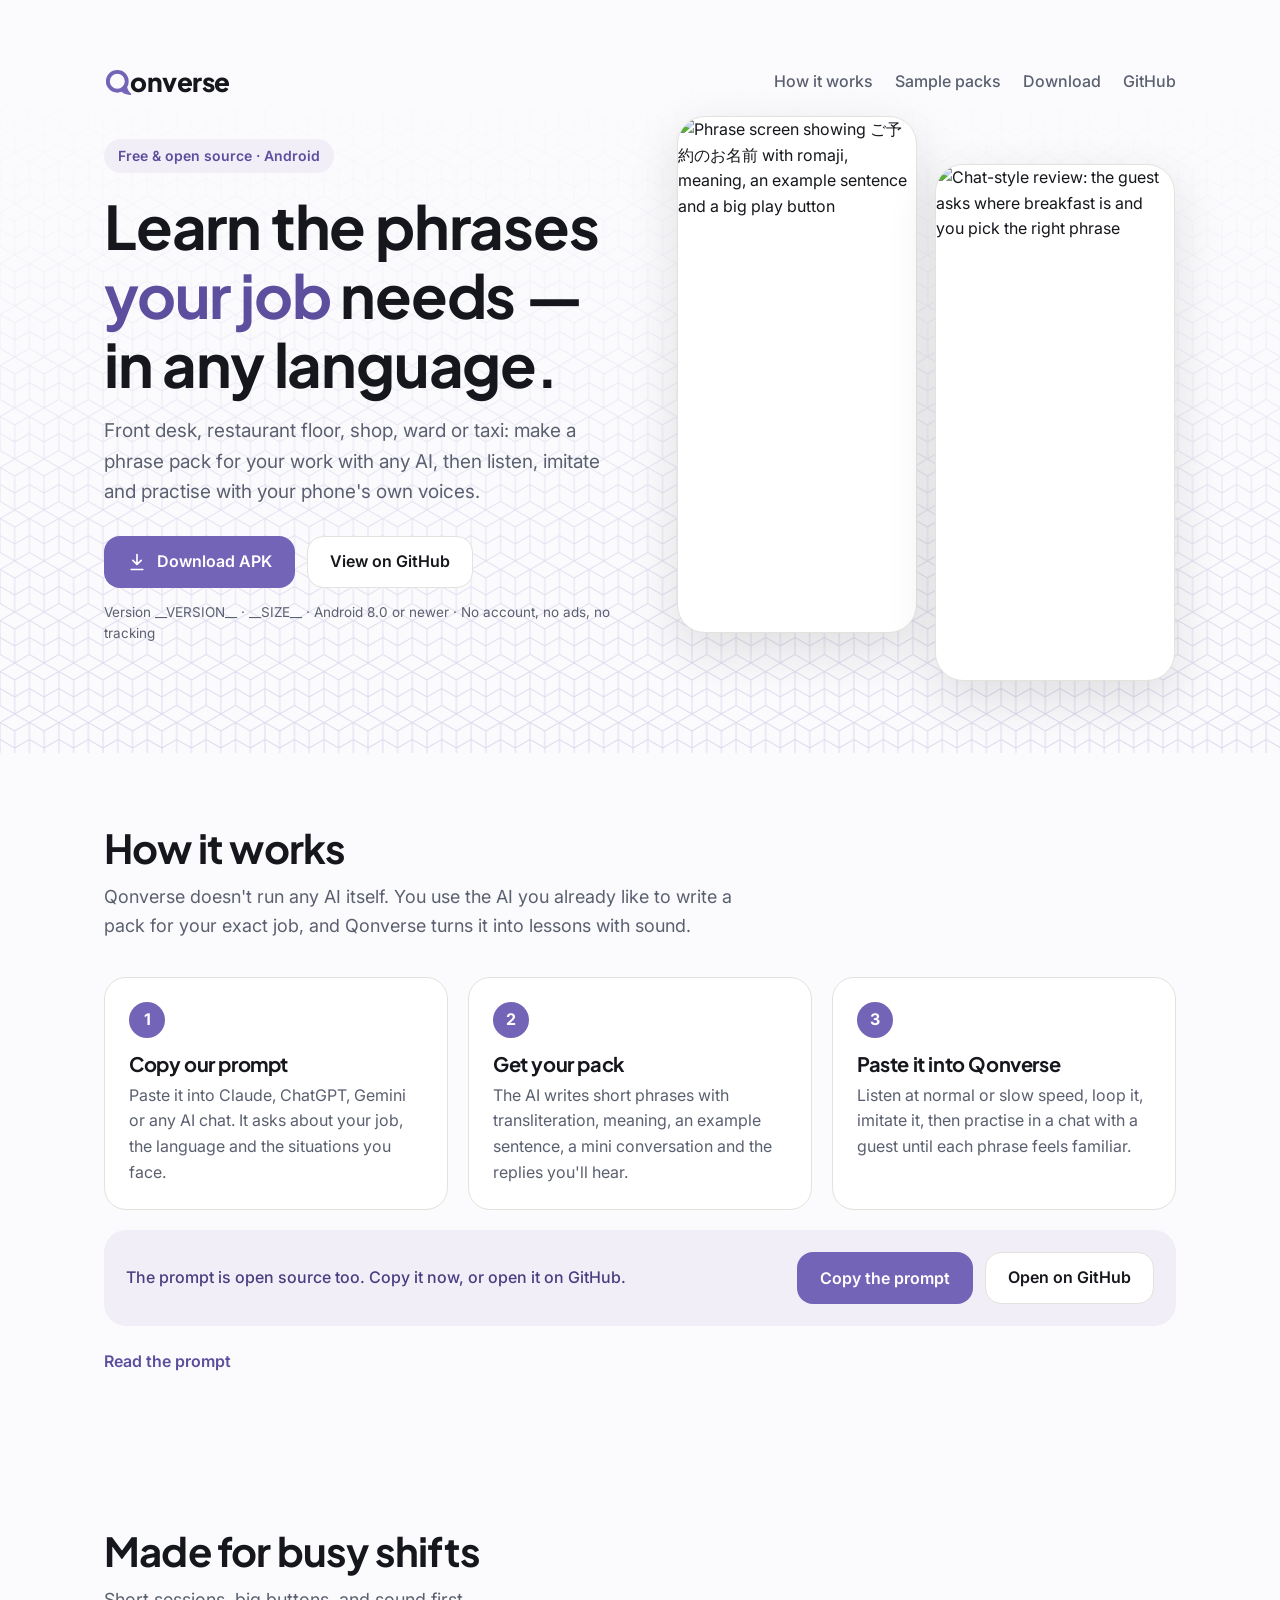
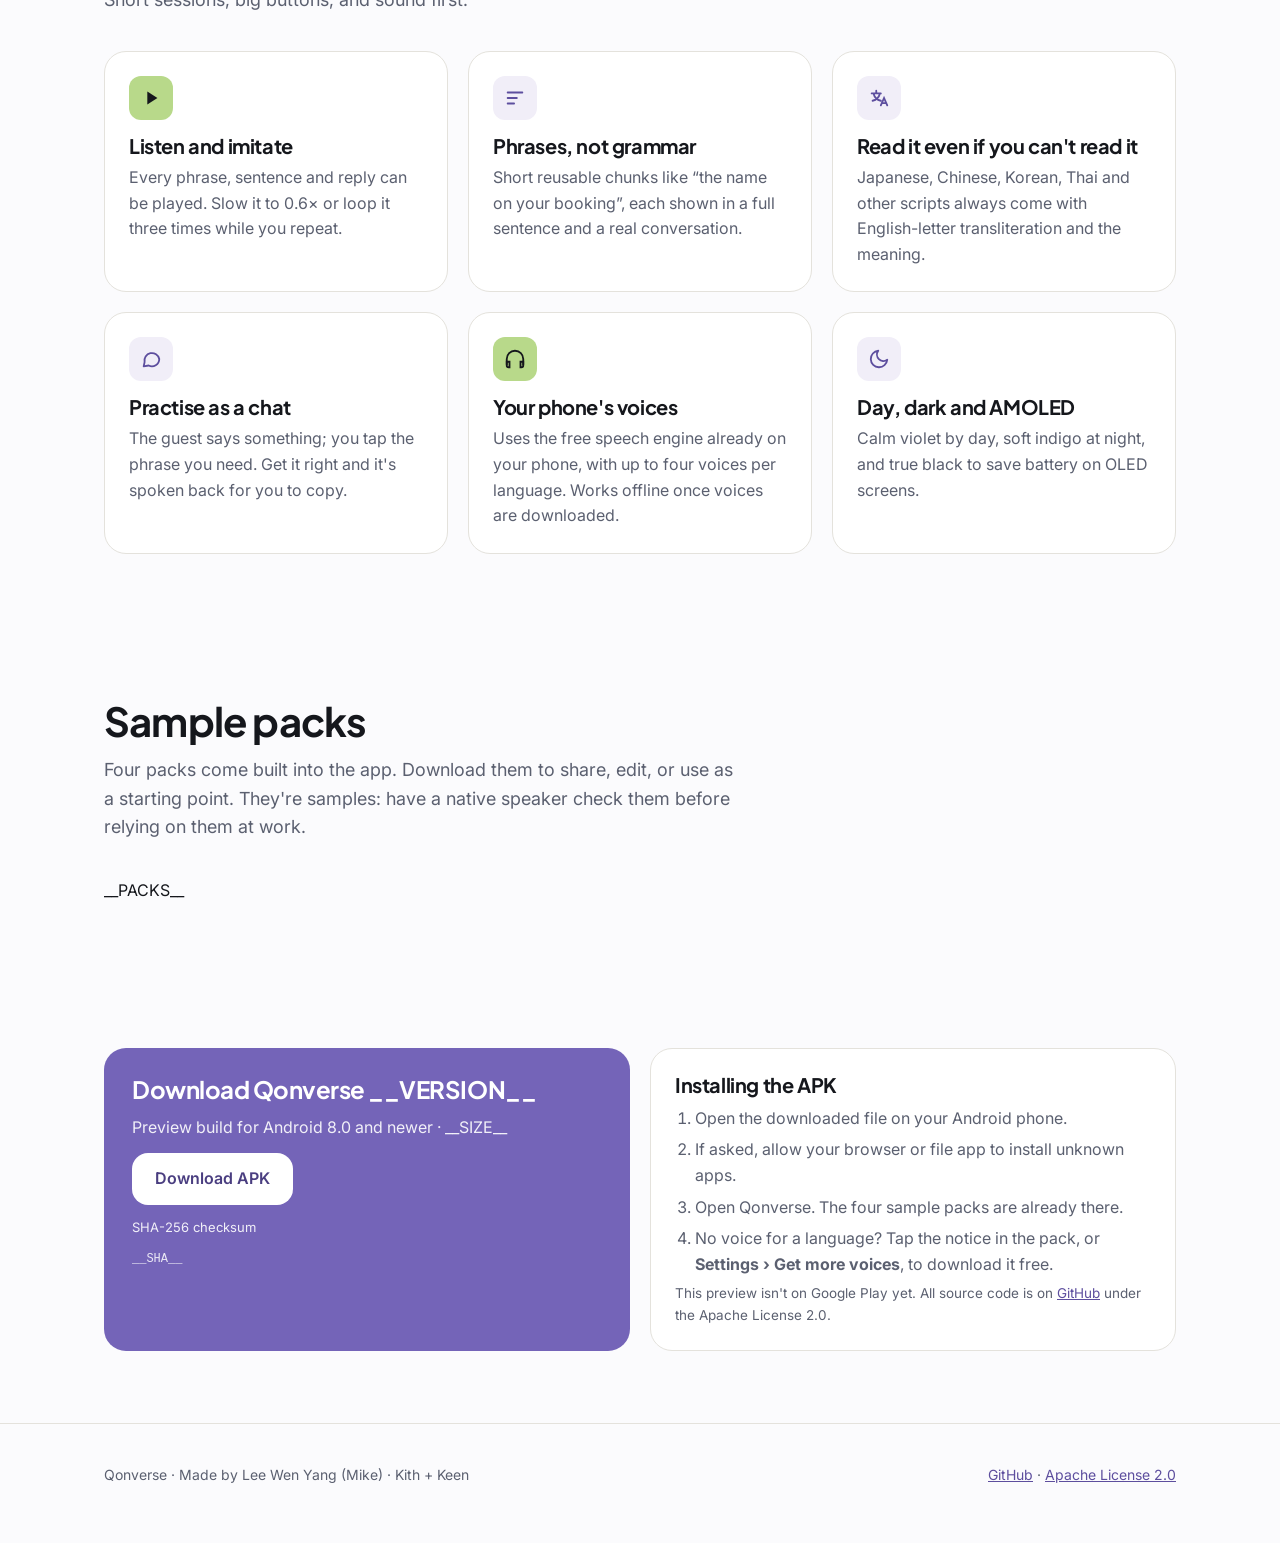
==== site-src/index.template.html @ cc16e21d "Qonverse 0.1.0: Android app, sample packs and landing page - Kotlin + Jetpack Compose app: paste or " ====
<!doctype html>
<html lang="en">
<head>
<meta charset="utf-8">
<meta name="viewport" content="width=device-width, initial-scale=1">
<title>Qonverse — learn the phrases your job needs</title>
<meta name="description" content="Qonverse is a free, open source Android app for learning the short spoken phrases you need at work, in any language. Make a phrase pack with any AI, then listen, imitate and practise.">
<link rel="icon" href="data:image/svg+xml,%3Csvg xmlns='http://www.w3.org/2000/svg' viewBox='0 0 40 40'%3E%3Crect width='40' height='40' rx='10' fill='%237464B8'/%3E%3Cg transform='translate(5 5) scale(.75)'%3E%3Ccircle cx='19' cy='19' r='13.5' fill='none' stroke='white' stroke-width='5'/%3E%3Cpath d='M24 31.2 Q28.6 37.2 38 37.6 Q32.6 33.2 31.4 24' fill='white'/%3E%3C/g%3E%3C/svg%3E">
<link rel="preconnect" href="https://fonts.googleapis.com">
<link rel="stylesheet" href="https://fonts.googleapis.com/css2?family=Inter:wght@400;500;600&family=Plus+Jakarta+Sans:wght@700;800&display=swap">
<style>
:root{
  --bg:#FBFBFD; --surface:#FFFFFF; --ink:#15171C; --muted:#5B6070; --line:#E4E2DC;
  --box:#7464B8; --box-text:#5D4E9E; --box-deep:#4A3E80; --box-soft:#F1EEF8;
  --audio:#B8D98A; --audio-text:#557A2E; --orange:#DDA855;
}
@media (prefers-color-scheme: dark){
  :root{ --bg:#101315; --surface:#1A1E21; --ink:#ECEDEA; --muted:#A2A8AE; --line:#2C3236;
    --box:#565C9E; --box-text:#A9B0D8; --box-deep:#C5CAE6; --box-soft:#1F2035; --audio:#6FB8AE; --audio-text:#6FB8AE; }
}
*{box-sizing:border-box}
html{scroll-behavior:smooth}
body{margin:0;background:var(--bg);color:var(--ink);font:16px/1.6 Inter,system-ui,sans-serif;-webkit-font-smoothing:antialiased}
a{color:var(--box-text)}
a:hover{color:var(--box-deep)}
h1,h2,h3{font-family:"Plus Jakarta Sans",Inter,sans-serif;letter-spacing:-.02em;line-height:1.15;margin:0}
.wrap{max-width:1120px;margin:0 auto;padding:0 24px}
.cubes{position:absolute;inset:0;z-index:-1;pointer-events:none;color:var(--box);opacity:.22;
  -webkit-mask-image:linear-gradient(to top,#000 0%,rgba(0,0,0,.7) 35%,rgba(0,0,0,.25) 65%,transparent 92%);
          mask-image:linear-gradient(to top,#000 0%,rgba(0,0,0,.7) 35%,rgba(0,0,0,.25) 65%,transparent 92%)}
header.top{display:flex;align-items:center;justify-content:space-between;padding:20px 0}
.logo{display:flex;align-items:center;font:800 26px/1 "Plus Jakarta Sans",sans-serif;letter-spacing:-.02em;color:var(--ink);text-decoration:none}
.logo svg{flex:none}
.logo span{margin-left:-.06em}
nav.links{display:flex;gap:22px;flex-wrap:wrap}
nav.links a{color:var(--muted);text-decoration:none;font-weight:500}
nav.links a:hover{color:var(--ink)}
.hero{position:relative;isolation:isolate;padding:48px 0 72px;overflow:hidden}
.hero-grid{display:grid;grid-template-columns:minmax(0,1.05fr) minmax(0,1fr);gap:48px;align-items:center}
.eyebrow{display:inline-block;background:var(--box-soft);color:var(--box-text);font-weight:600;font-size:14px;border-radius:999px;padding:6px 14px}
.hero h1{font-size:clamp(38px,5.4vw,60px);margin:18px 0 18px}
.hero h1 em{font-style:normal;color:var(--box-text)}
.lead{font-size:19px;color:var(--muted);max-width:560px;margin:0 0 28px}
.cta{display:flex;gap:12px;flex-wrap:wrap;align-items:center}
.btn{display:inline-flex;align-items:center;gap:10px;min-height:52px;padding:0 22px;border-radius:16px;font-weight:600;font-size:16px;text-decoration:none;border:1px solid transparent;cursor:pointer;font-family:inherit}
.btn-primary{background:var(--box);color:#fff}
.btn-primary:hover{color:#fff;filter:brightness(1.07)}
.btn-ghost{background:var(--surface);color:var(--ink);border-color:var(--line)}
.btn-ghost:hover{color:var(--ink);border-color:var(--box)}
.fine{font-size:13.5px;color:var(--muted);margin-top:14px}
.phones{display:flex;gap:18px;justify-content:center;align-items:flex-start}
.phone{width:min(240px,30vw);border-radius:28px;overflow:hidden;border:1px solid var(--line);background:var(--surface);box-shadow:0 18px 50px rgba(21,23,28,.12)}
.phone img{display:block;width:100%;height:auto}
.phone.lift{margin-top:48px}
section{padding:72px 0}
.sec-title{font-size:clamp(28px,3.6vw,40px);margin-bottom:12px}
.sec-lead{color:var(--muted);font-size:18px;max-width:640px;margin:0 0 36px}
.steps{display:grid;grid-template-columns:repeat(3,minmax(0,1fr));gap:20px}
.card{background:var(--surface);border:1px solid var(--line);border-radius:22px;padding:24px}
.num{width:36px;height:36px;border-radius:18px;background:var(--box);color:#fff;font-weight:700;display:flex;align-items:center;justify-content:center;margin-bottom:14px}
.card h3{font-size:20px;margin-bottom:8px}
.card p{margin:0;color:var(--muted)}
.prompt-box{margin-top:20px;background:var(--box-soft);border-radius:22px;padding:22px;display:flex;gap:16px;align-items:center;justify-content:space-between;flex-wrap:wrap}
.prompt-box p{margin:0;color:var(--box-deep);font-weight:500;max-width:620px}
details{margin-top:14px}
details summary{cursor:pointer;color:var(--box-text);font-weight:600;min-height:44px;display:flex;align-items:center}
details pre{white-space:pre-wrap;background:var(--surface);border:1px solid var(--line);border-radius:16px;padding:18px;font-size:13px;max-height:420px;overflow:auto}
.features{display:grid;grid-template-columns:repeat(3,minmax(0,1fr));gap:20px}
.feat .ico{width:44px;height:44px;border-radius:12px;display:flex;align-items:center;justify-content:center;margin-bottom:14px}
.ico.box{background:var(--box-soft);color:var(--box-text)}
.ico.audio{background:var(--audio);color:#15171C}
.packs{display:grid;grid-template-columns:repeat(4,minmax(0,1fr));gap:16px}
.pack .badge{width:56px;height:56px;border-radius:14px;background:var(--box-soft);color:var(--box-text);font-weight:700;display:flex;align-items:center;justify-content:center;margin-bottom:14px}
.pack h3{font-size:17px;margin-bottom:4px}
.pack .sample{margin:14px 0;padding:12px 14px;border-radius:14px;background:var(--bg);border:1px solid var(--line)}
.pack .sample b{display:block;font-size:20px;font-weight:600}
.pack .sample span{display:block;font-size:13.5px;color:var(--muted)}
.pack a{font-weight:600;font-size:14.5px}
.split{display:grid;grid-template-columns:minmax(0,1fr) minmax(0,1fr);gap:20px}
ol.install{margin:0;padding-left:20px;color:var(--muted)}
ol.install li{margin:6px 0}
.dl-card{background:var(--box);color:#fff;border-radius:22px;padding:28px;display:flex;flex-direction:column;gap:12px}
.dl-card h3{font-size:24px;color:#fff}
.dl-card p{margin:0;color:rgba(255,255,255,.9)}
.dl-card .btn{background:#fff;color:var(--box-deep);align-self:flex-start}
.dl-card code{font-size:12px;word-break:break-all;color:rgba(255,255,255,.85)}
footer{padding:40px 0 56px;border-top:1px solid var(--line);color:var(--muted);font-size:14px}
footer .row{display:flex;justify-content:space-between;gap:16px;flex-wrap:wrap;align-items:center}
@media (max-width:900px){
  .hero-grid,.split{grid-template-columns:1fr}
  .steps,.features{grid-template-columns:1fr}
  .packs{grid-template-columns:repeat(2,minmax(0,1fr))}
  .phone{width:min(200px,42vw)} .phone.hide-sm{display:none}
}
@media (max-width:520px){ .packs{grid-template-columns:1fr} nav.links{display:none} }
</style>
</head>
<body>

<div class="hero">
  <svg class="cubes" aria-hidden="true" width="100%" height="100%"><defs><pattern id="cube" width="29.445" height="51" patternUnits="userSpaceOnUse"><path d="M0 8.5 L14.72 0 L29.445 8.5 M0 8.5 L14.72 17 L29.445 8.5 M14.72 17 V34 M0 8.5 V25.5 L14.72 34 L29.445 25.5 V8.5 M14.72 34 V51 M0 25.5 V42.5 L14.72 51 L29.445 42.5 V25.5" fill="none" stroke="currentColor" stroke-width="1" stroke-linejoin="round"/></pattern></defs><rect width="100%" height="100%" fill="url(#cube)"/></svg>
  <div class="wrap">
    <header class="top">
      <a class="logo" href="#" aria-label="Qonverse home">
        <svg width="28" height="28" viewBox="0 0 40 40" fill="none" aria-hidden="true"><circle cx="19" cy="19" r="13.5" stroke="var(--box)" stroke-width="5.5"/><path d="M24 31.2 Q28.6 37.2 38 37.6 Q32.6 33.2 31.4 24" fill="var(--box)" stroke="var(--box)" stroke-width="2" stroke-linejoin="round"/></svg><span>onverse</span>
      </a>
      <nav class="links" aria-label="Page sections">
        <a href="#how">How it works</a><a href="#packs">Sample packs</a><a href="#download">Download</a><a href="https://github.com/aadvark/Qonverse">GitHub</a>
      </nav>
    </header>
    <div class="hero-grid">
      <div>
        <span class="eyebrow">Free &amp; open source · Android</span>
        <h1>Learn the phrases <em>your job</em> needs — in any language.</h1>
        <p class="lead">Front desk, restaurant floor, shop, ward or taxi: make a phrase pack for your work with any AI, then listen, imitate and practise with your phone's own voices.</p>
        <div class="cta">
          <a class="btn btn-primary" href="download/Qonverse-__VERSION__.apk" download>
            <svg width="20" height="20" viewBox="0 0 24 24" fill="none" stroke="currentColor" stroke-width="2" stroke-linecap="round" stroke-linejoin="round" aria-hidden="true"><path d="M12 3v12M7 10l5 5 5-5M5 21h14"/></svg>
            Download APK
          </a>
          <a class="btn btn-ghost" href="https://github.com/aadvark/Qonverse">View on GitHub</a>
        </div>
        <p class="fine">Version __VERSION__ · __SIZE__ · Android 8.0 or newer · No account, no ads, no tracking</p>
      </div>
      <div class="phones">
        <div class="phone"><img src="img/03-phrase.webp" width="540" height="1169" alt="Phrase screen showing ご予約のお名前 with romaji, meaning, an example sentence and a big play button"></div>
        <div class="phone lift"><img src="img/04-practice.webp" width="540" height="1169" alt="Chat-style review: the guest asks where breakfast is and you pick the right phrase"></div>
      </div>
    </div>
  </div>
</div>

<section id="how">
  <div class="wrap">
    <h2 class="sec-title">How it works</h2>
    <p class="sec-lead">Qonverse doesn't run any AI itself. You use the AI you already like to write a pack for your exact job, and Qonverse turns it into lessons with sound.</p>
    <div class="steps">
      <div class="card"><div class="num">1</div><h3>Copy our prompt</h3><p>Paste it into Claude, ChatGPT, Gemini or any AI chat. It asks about your job, the language and the situations you face.</p></div>
      <div class="card"><div class="num">2</div><h3>Get your pack</h3><p>The AI writes short phrases with transliteration, meaning, an example sentence, a mini conversation and the replies you'll hear.</p></div>
      <div class="card"><div class="num">3</div><h3>Paste it into Qonverse</h3><p>Listen at normal or slow speed, loop it, imitate it, then practise in a chat with a guest until each phrase feels familiar.</p></div>
    </div>
    <div class="prompt-box">
      <p>The prompt is open source too. Copy it now, or open it on GitHub.</p>
      <div class="cta">
        <button class="btn btn-primary" id="copy" type="button">Copy the prompt</button>
        <a class="btn btn-ghost" href="https://github.com/aadvark/Qonverse/blob/main/prompts/pack-generator-prompt.md">Open on GitHub</a>
      </div>
    </div>
    <details><summary>Read the prompt</summary><pre id="prompt">__PROMPT__</pre></details>
  </div>
</section>

<section>
  <div class="wrap">
    <h2 class="sec-title">Made for busy shifts</h2>
    <p class="sec-lead">Short sessions, big buttons, and sound first.</p>
    <div class="features">
      <div class="card feat"><div class="ico audio"><svg width="22" height="22" viewBox="0 0 24 24" fill="currentColor" aria-hidden="true"><path d="M8 5v14l11-7z"/></svg></div><h3>Listen and imitate</h3><p>Every phrase, sentence and reply can be played. Slow it to 0.6× or loop it three times while you repeat.</p></div>
      <div class="card feat"><div class="ico box"><svg width="22" height="22" viewBox="0 0 24 24" fill="none" stroke="currentColor" stroke-width="2" stroke-linecap="round" aria-hidden="true"><path d="M4 6h16M4 12h10M4 18h7"/></svg></div><h3>Phrases, not grammar</h3><p>Short reusable chunks like “the name on your booking”, each shown in a full sentence and a real conversation.</p></div>
      <div class="card feat"><div class="ico box"><svg width="22" height="22" viewBox="0 0 24 24" fill="none" stroke="currentColor" stroke-width="2" stroke-linecap="round" aria-hidden="true"><path d="M4 7h10M9 4v3M6 7c1 4 4 7 8 8M13 7c-1 4-4 7-8 8M14 20l3.5-8 3.5 8M15 17.5h5"/></svg></div><h3>Read it even if you can't read it</h3><p>Japanese, Chinese, Korean, Thai and other scripts always come with English-letter transliteration and the meaning.</p></div>
      <div class="card feat"><div class="ico box"><svg width="22" height="22" viewBox="0 0 24 24" fill="none" stroke="currentColor" stroke-width="2" stroke-linecap="round" stroke-linejoin="round" aria-hidden="true"><path d="M21 12a8 8 0 0 1-11.6 7.1L4 20l1-4.6A8 8 0 1 1 21 12z"/></svg></div><h3>Practise as a chat</h3><p>The guest says something; you tap the phrase you need. Get it right and it's spoken back for you to copy.</p></div>
      <div class="card feat"><div class="ico audio"><svg width="22" height="22" viewBox="0 0 24 24" fill="none" stroke="currentColor" stroke-width="2" stroke-linecap="round" aria-hidden="true"><path d="M3 18v-6a9 9 0 0 1 18 0v6"/><path d="M21 19a2 2 0 0 1-2 2h-1v-6h3zM3 19a2 2 0 0 0 2 2h1v-6H3z"/></svg></div><h3>Your phone's voices</h3><p>Uses the free speech engine already on your phone, with up to four voices per language. Works offline once voices are downloaded.</p></div>
      <div class="card feat"><div class="ico box"><svg width="22" height="22" viewBox="0 0 24 24" fill="none" stroke="currentColor" stroke-width="2" stroke-linecap="round" stroke-linejoin="round" aria-hidden="true"><path d="M21 12.8A9 9 0 1 1 11.2 3a7 7 0 0 0 9.8 9.8z"/></svg></div><h3>Day, dark and AMOLED</h3><p>Calm violet by day, soft indigo at night, and true black to save battery on OLED screens.</p></div>
    </div>
  </div>
</section>

<section id="packs">
  <div class="wrap">
    <h2 class="sec-title">Sample packs</h2>
    <p class="sec-lead">Four packs come built into the app. Download them to share, edit, or use as a starting point. They're samples: have a native speaker check them before relying on them at work.</p>
    <div class="packs">
__PACKS__
    </div>
  </div>
</section>

<section id="download">
  <div class="wrap split">
    <div class="dl-card">
      <h3>Download Qonverse __VERSION__</h3>
      <p>Preview build for Android 8.0 and newer · __SIZE__</p>
      <a class="btn" href="download/Qonverse-__VERSION__.apk" download>Download APK</a>
      <p style="font-size:13px">SHA-256 checksum</p>
      <code>__SHA__</code>
    </div>
    <div class="card">
      <h3 style="margin-bottom:10px">Installing the APK</h3>
      <ol class="install">
        <li>Open the downloaded file on your Android phone.</li>
        <li>If asked, allow your browser or file app to install unknown apps.</li>
        <li>Open Qonverse. The four sample packs are already there.</li>
        <li>No voice for a language? Tap the notice in the pack, or <b>Settings › Get more voices</b>, to download it free.</li>
      </ol>
      <p class="fine">This preview isn't on Google Play yet. All source code is on <a href="https://github.com/aadvark/Qonverse">GitHub</a> under the Apache License 2.0.</p>
    </div>
  </div>
</section>

<footer>
  <div class="wrap row">
    <span>Qonverse · Made by Lee Wen Yang (Mike) · Kith + Keen</span>
    <span><a href="https://github.com/aadvark/Qonverse">GitHub</a> · <a href="https://github.com/aadvark/Qonverse/blob/main/LICENSE">Apache License 2.0</a></span>
  </div>
</footer>

<script>
(function(){
  var b=document.getElementById('copy'), pre=document.getElementById('prompt');
  if(!b||!pre) return;
  b.addEventListener('click',function(){
    var text=pre.textContent.split('\n---\n').slice(1).join('\n---\n')||pre.textContent;
    var done=function(){b.textContent='Copied — now open your AI';};
    if(navigator.clipboard&&navigator.clipboard.writeText){navigator.clipboard.writeText(text).then(done,function(){fallback(text);done();});}
    else{fallback(text);done();}
  });
  function fallback(t){var a=document.createElement('textarea');a.value=t;document.body.appendChild(a);a.select();try{document.execCommand('copy');}catch(e){}document.body.removeChild(a);}
})();
</script>
</body>
</html>
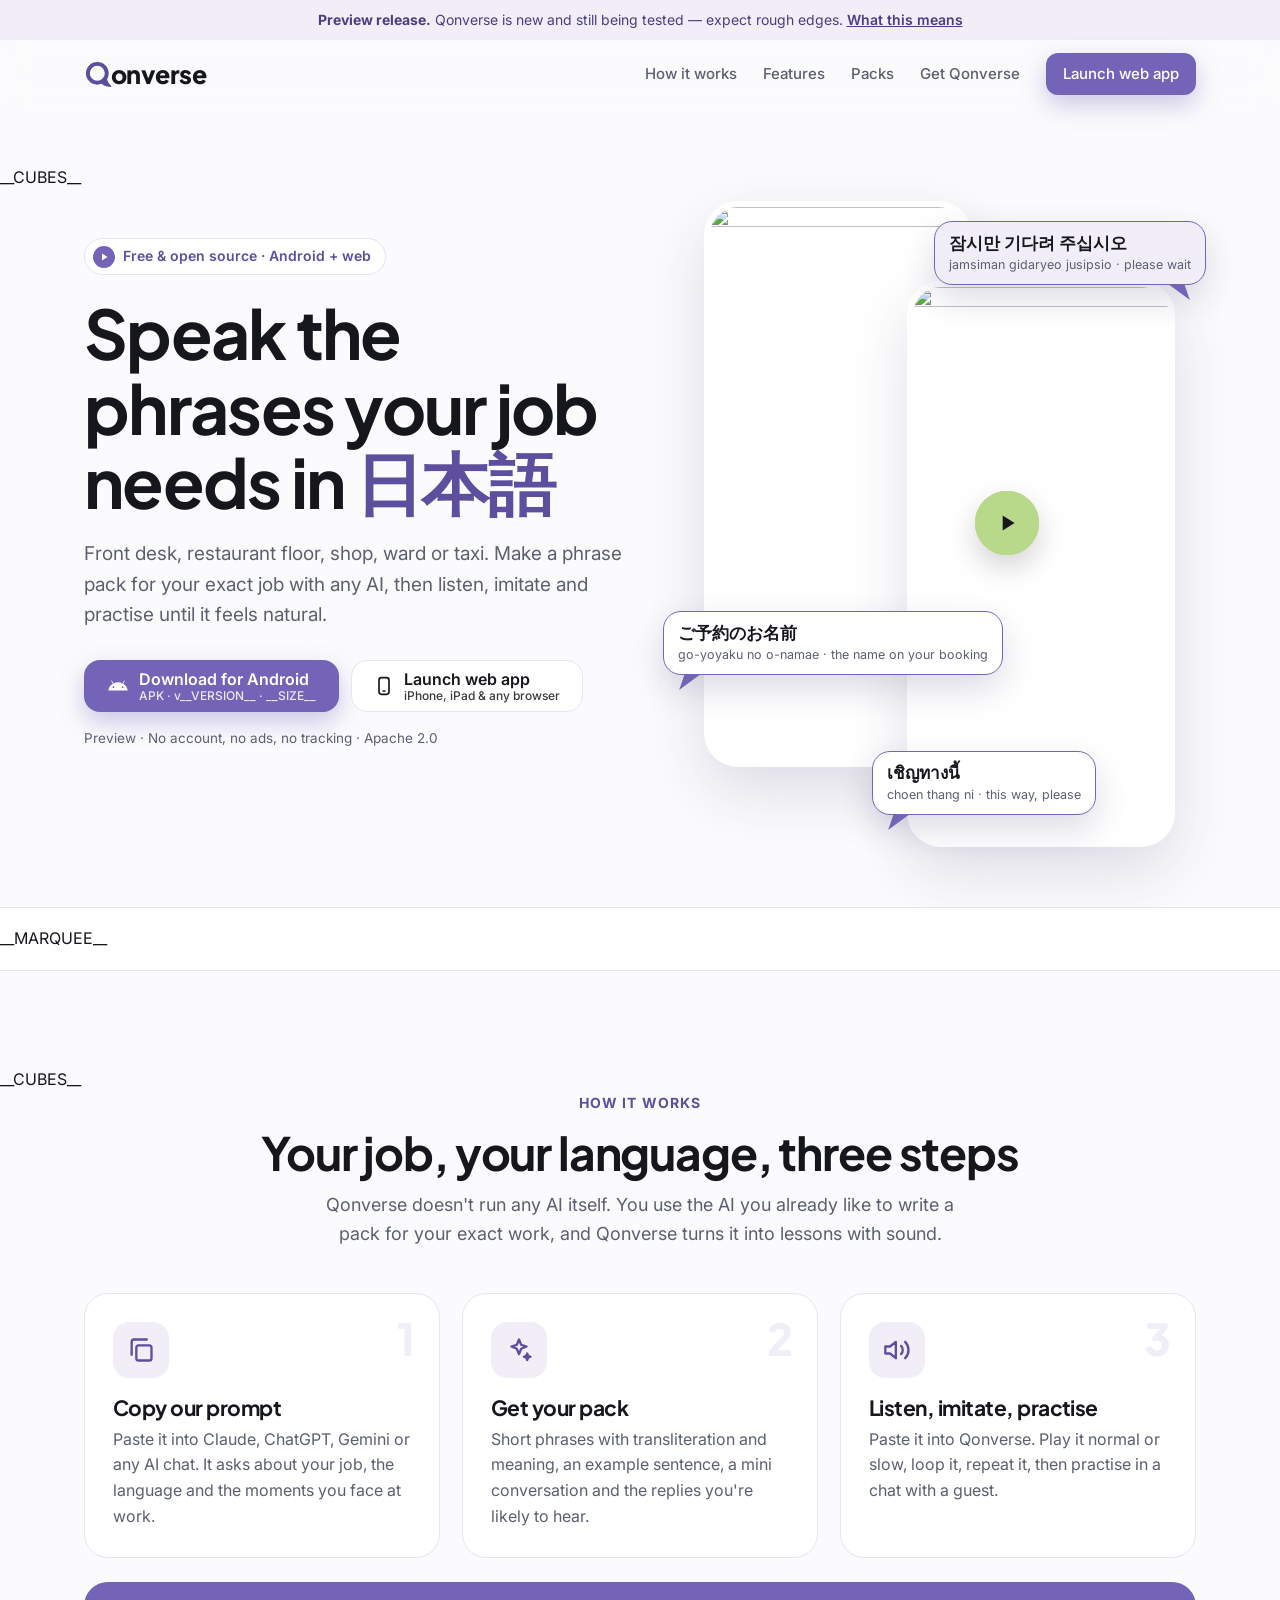
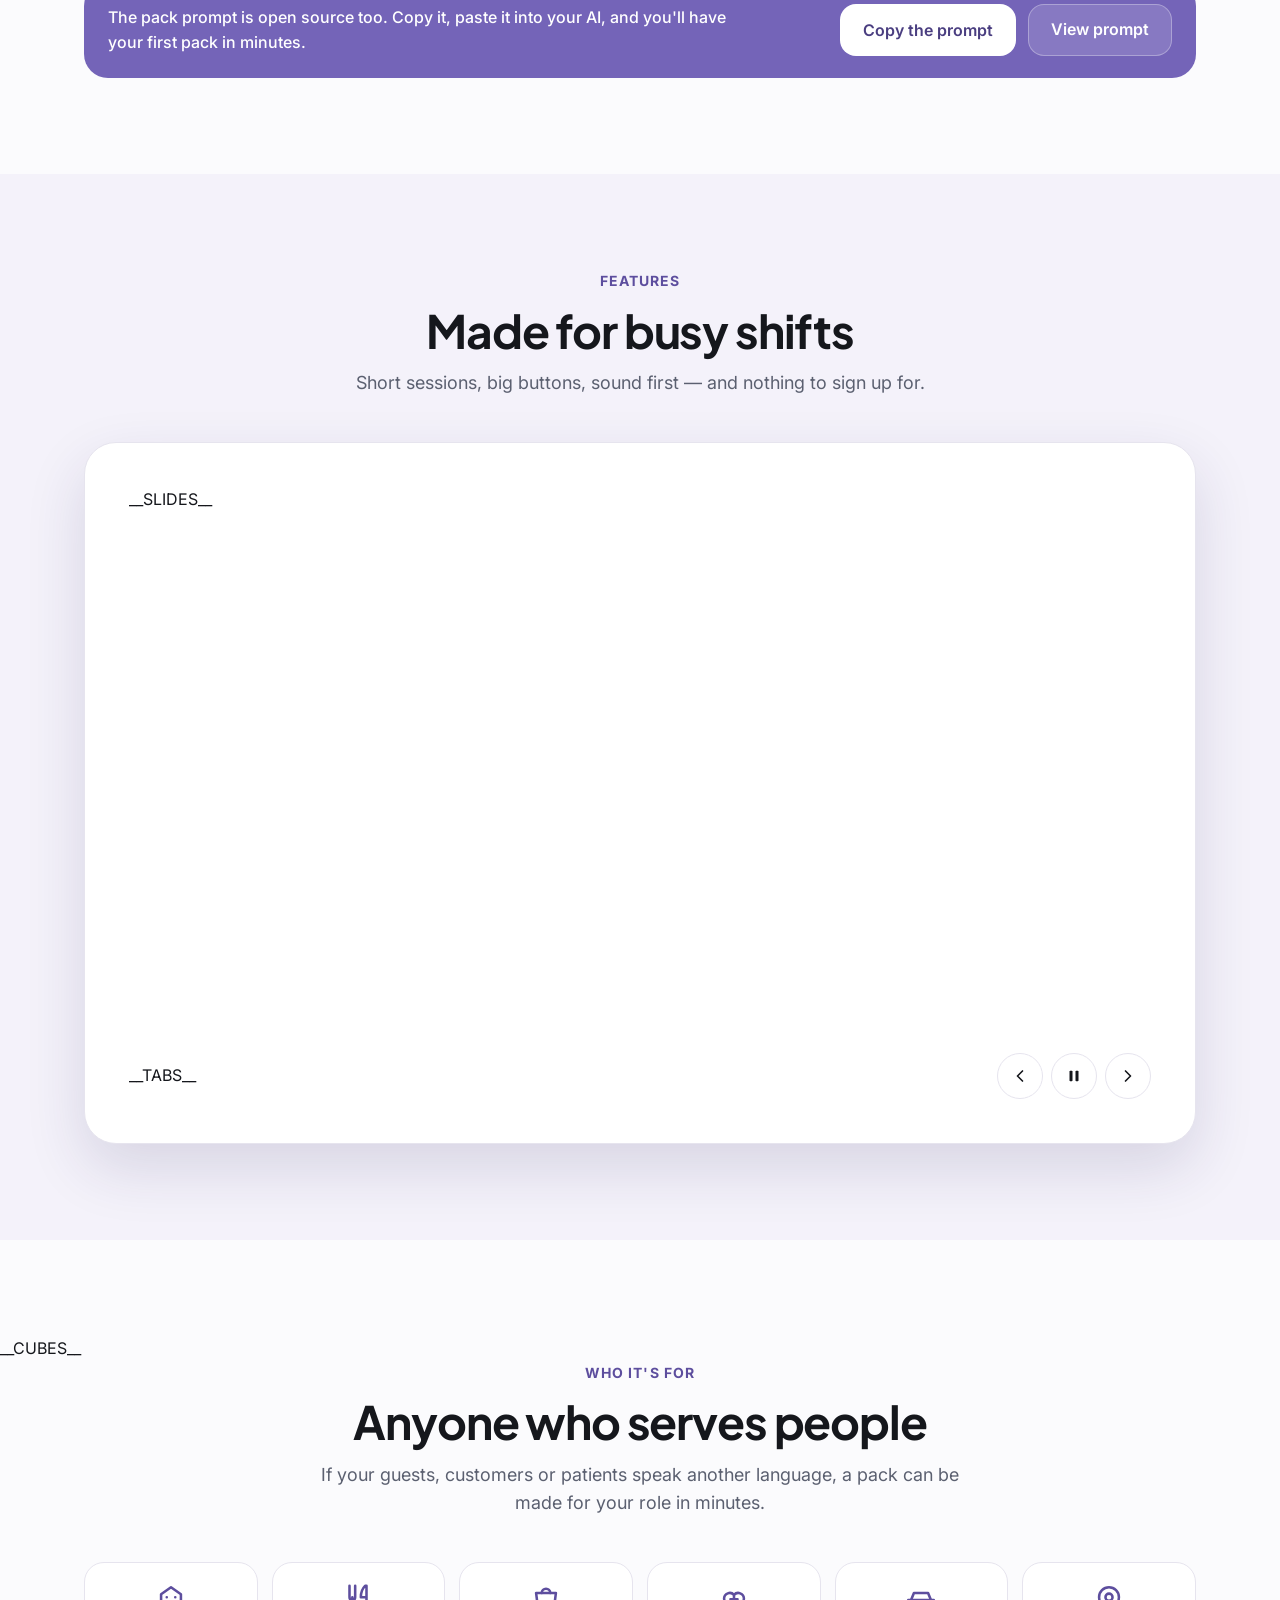
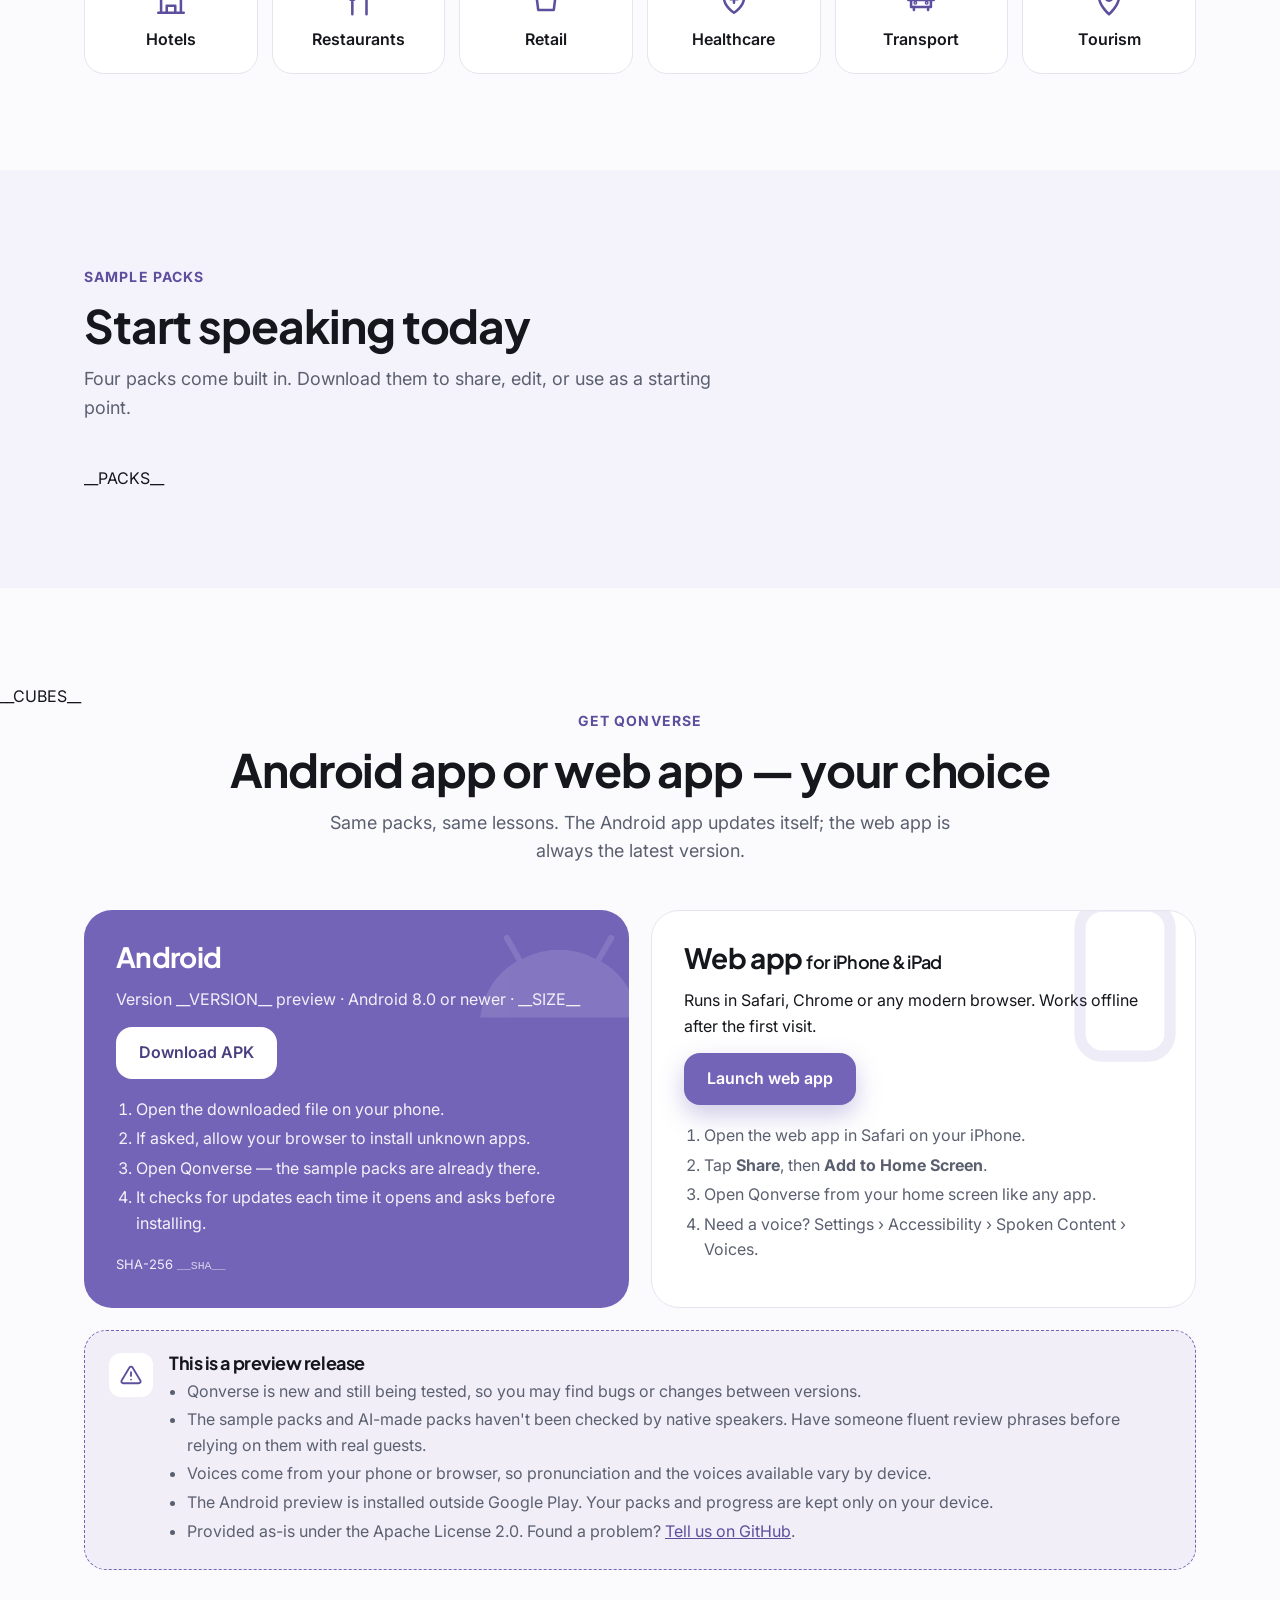
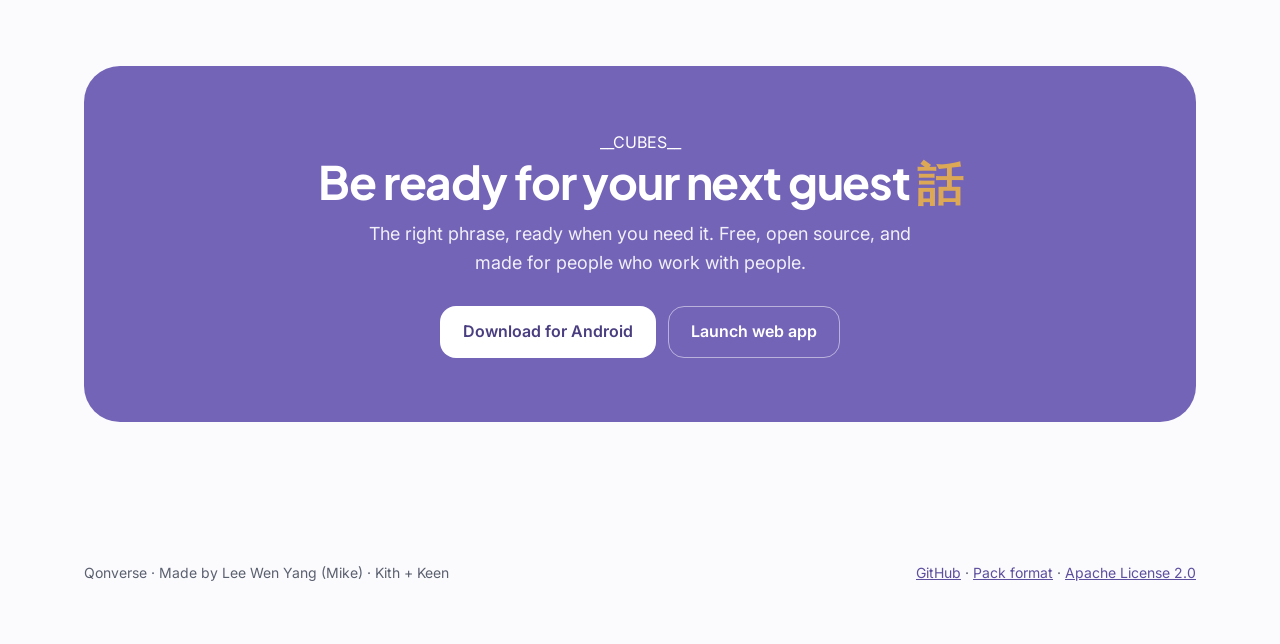
==== commit a89ce0d1: "Qonverse 0.2.0: web app, in-app updates, new landing page - Web app (docs/app) for iPhone, iPad and " ====
--- a/site-src/index.template.html
+++ b/site-src/index.template.html
@@ -3,218 +3,471 @@
 <head>
 <meta charset="utf-8">
 <meta name="viewport" content="width=device-width, initial-scale=1">
-<title>Qonverse — learn the phrases your job needs</title>
-<meta name="description" content="Qonverse is a free, open source Android app for learning the short spoken phrases you need at work, in any language. Make a phrase pack with any AI, then listen, imitate and practise.">
-<link rel="icon" href="data:image/svg+xml,%3Csvg xmlns='http://www.w3.org/2000/svg' viewBox='0 0 40 40'%3E%3Crect width='40' height='40' rx='10' fill='%237464B8'/%3E%3Cg transform='translate(5 5) scale(.75)'%3E%3Ccircle cx='19' cy='19' r='13.5' fill='none' stroke='white' stroke-width='5'/%3E%3Cpath d='M24 31.2 Q28.6 37.2 38 37.6 Q32.6 33.2 31.4 24' fill='white'/%3E%3C/g%3E%3C/svg%3E">
+<title>Qonverse — speak the phrases your job needs</title>
+<meta name="description" content="Qonverse is a free, open source app for learning the short spoken phrases you need at work, in any language. Make a phrase pack with any AI, then listen, imitate and practise. Android app and web app for iPhone.">
+<meta property="og:title" content="Qonverse — speak the phrases your job needs">
+<meta property="og:description" content="Free, open source. Make a phrase pack for your job with any AI, then listen, imitate and practise.">
+<meta name="theme-color" content="#7464B8">
+<link rel="icon" href="app/icons/icon-192.png">
+<link rel="apple-touch-icon" href="app/icons/apple-touch-icon.png">
 <link rel="preconnect" href="https://fonts.googleapis.com">
-<link rel="stylesheet" href="https://fonts.googleapis.com/css2?family=Inter:wght@400;500;600&family=Plus+Jakarta+Sans:wght@700;800&display=swap">
+<link rel="stylesheet" href="https://fonts.googleapis.com/css2?family=Inter:wght@400;500;600&family=Plus+Jakarta+Sans:wght@600;700;800&display=swap">
 <style>
 :root{
-  --bg:#FBFBFD; --surface:#FFFFFF; --ink:#15171C; --muted:#5B6070; --line:#E4E2DC;
+  --bg:#FBFBFD; --bg2:#F4F2FA; --surface:#FFFFFF; --ink:#15171C; --muted:#5B6070; --line:#E6E4EE;
   --box:#7464B8; --box-text:#5D4E9E; --box-deep:#4A3E80; --box-soft:#F1EEF8;
-  --audio:#B8D98A; --audio-text:#557A2E; --orange:#DDA855;
+  --audio:#B8D98A; --audio-ink:#15171C; --audio-text:#557A2E; --orange:#DDA855; --wall:#7464B8;
+  --shadow:0 24px 60px rgba(42,34,90,.14);
 }
 @media (prefers-color-scheme: dark){
-  :root{ --bg:#101315; --surface:#1A1E21; --ink:#ECEDEA; --muted:#A2A8AE; --line:#2C3236;
-    --box:#565C9E; --box-text:#A9B0D8; --box-deep:#C5CAE6; --box-soft:#1F2035; --audio:#6FB8AE; --audio-text:#6FB8AE; }
+  :root{ --bg:#101315; --bg2:#14171A; --surface:#1A1E21; --ink:#ECEDEA; --muted:#A2A8AE; --line:#2C3236;
+    --box:#565C9E; --box-text:#A9B0D8; --box-deep:#C5CAE6; --box-soft:#1F2035; --audio:#6FB8AE; --audio-ink:#0B0B0C; --audio-text:#6FB8AE; --wall:#8C93C8;
+    --shadow:0 24px 60px rgba(0,0,0,.45); }
 }
 *{box-sizing:border-box}
 html{scroll-behavior:smooth}
-body{margin:0;background:var(--bg);color:var(--ink);font:16px/1.6 Inter,system-ui,sans-serif;-webkit-font-smoothing:antialiased}
-a{color:var(--box-text)}
-a:hover{color:var(--box-deep)}
-h1,h2,h3{font-family:"Plus Jakarta Sans",Inter,sans-serif;letter-spacing:-.02em;line-height:1.15;margin:0}
-.wrap{max-width:1120px;margin:0 auto;padding:0 24px}
-.cubes{position:absolute;inset:0;z-index:-1;pointer-events:none;color:var(--box);opacity:.22;
+body{margin:0;background:var(--bg);color:var(--ink);font:16px/1.6 Inter,system-ui,sans-serif;-webkit-font-smoothing:antialiased;overflow-x:hidden}
+a{color:var(--box-text)} a:hover{color:var(--box-deep)}
+h1,h2,h3{font-family:"Plus Jakarta Sans",Inter,sans-serif;letter-spacing:-.025em;line-height:1.1;margin:0}
+.wrap{max-width:1160px;margin:0 auto;padding:0 24px}
+.sr{position:absolute;width:1px;height:1px;overflow:hidden;clip:rect(0 0 0 0)}
+/* cube wallpaper, fading upwards */
+.cubes{position:absolute;inset:0;width:100%;height:100%;z-index:-1;pointer-events:none;color:var(--wall);opacity:.2;
   -webkit-mask-image:linear-gradient(to top,#000 0%,rgba(0,0,0,.7) 35%,rgba(0,0,0,.25) 65%,transparent 92%);
           mask-image:linear-gradient(to top,#000 0%,rgba(0,0,0,.7) 35%,rgba(0,0,0,.25) 65%,transparent 92%)}
-header.top{display:flex;align-items:center;justify-content:space-between;padding:20px 0}
-.logo{display:flex;align-items:center;font:800 26px/1 "Plus Jakarta Sans",sans-serif;letter-spacing:-.02em;color:var(--ink);text-decoration:none}
-.logo svg{flex:none}
+.walled{position:relative;isolation:isolate}
+/* preview banner */
+.preview-bar{background:var(--box-soft);color:var(--box-deep);font-size:14px;text-align:center;padding:9px 16px}
+.preview-bar b{font-weight:700}
+.preview-bar a{color:inherit;font-weight:600}
+/* nav */
+header.top{position:sticky;top:0;z-index:20;backdrop-filter:saturate(1.4) blur(12px);-webkit-backdrop-filter:saturate(1.4) blur(12px);background:color-mix(in srgb,var(--bg) 78%,transparent);border-bottom:1px solid transparent;transition:border-color .2s}
+header.top.scrolled{border-color:var(--line)}
+.nav{display:flex;align-items:center;justify-content:space-between;height:68px;gap:16px}
+.logo{display:flex;align-items:center;font:800 25px/1 "Plus Jakarta Sans",sans-serif;letter-spacing:-.02em;color:var(--ink);text-decoration:none}
 .logo span{margin-left:-.06em}
-nav.links{display:flex;gap:22px;flex-wrap:wrap}
-nav.links a{color:var(--muted);text-decoration:none;font-weight:500}
-nav.links a:hover{color:var(--ink)}
-.hero{position:relative;isolation:isolate;padding:48px 0 72px;overflow:hidden}
-.hero-grid{display:grid;grid-template-columns:minmax(0,1.05fr) minmax(0,1fr);gap:48px;align-items:center}
-.eyebrow{display:inline-block;background:var(--box-soft);color:var(--box-text);font-weight:600;font-size:14px;border-radius:999px;padding:6px 14px}
-.hero h1{font-size:clamp(38px,5.4vw,60px);margin:18px 0 18px}
-.hero h1 em{font-style:normal;color:var(--box-text)}
-.lead{font-size:19px;color:var(--muted);max-width:560px;margin:0 0 28px}
-.cta{display:flex;gap:12px;flex-wrap:wrap;align-items:center}
-.btn{display:inline-flex;align-items:center;gap:10px;min-height:52px;padding:0 22px;border-radius:16px;font-weight:600;font-size:16px;text-decoration:none;border:1px solid transparent;cursor:pointer;font-family:inherit}
-.btn-primary{background:var(--box);color:#fff}
-.btn-primary:hover{color:#fff;filter:brightness(1.07)}
+.nav-links{display:flex;align-items:center;gap:26px}
+.nav-links a{color:var(--muted);text-decoration:none;font-weight:500;font-size:15px}
+.nav-links a:hover{color:var(--ink)}
+.nav-links a.btn,.nav-links a.btn:hover{color:#fff}
+/* buttons */
+.btn{display:inline-flex;align-items:center;justify-content:center;gap:10px;min-height:52px;padding:0 22px;border-radius:16px;font-weight:600;font-size:16px;text-decoration:none;border:1px solid transparent;cursor:pointer;font-family:inherit;transition:transform .15s ease, box-shadow .2s ease, filter .2s}
+.btn:hover{transform:translateY(-2px)}
+.btn:active{transform:translateY(0)}
+.btn-primary{background:var(--box);color:#fff;box-shadow:0 10px 24px color-mix(in srgb,var(--box) 35%,transparent)}
+.btn-primary:hover{color:#fff;filter:brightness(1.06)}
+.btn-audio{background:var(--audio);color:var(--audio-ink);box-shadow:0 10px 24px color-mix(in srgb,var(--audio) 40%,transparent)}
+.btn-audio:hover{color:var(--audio-ink)}
 .btn-ghost{background:var(--surface);color:var(--ink);border-color:var(--line)}
 .btn-ghost:hover{color:var(--ink);border-color:var(--box)}
-.fine{font-size:13.5px;color:var(--muted);margin-top:14px}
-.phones{display:flex;gap:18px;justify-content:center;align-items:flex-start}
-.phone{width:min(240px,30vw);border-radius:28px;overflow:hidden;border:1px solid var(--line);background:var(--surface);box-shadow:0 18px 50px rgba(21,23,28,.12)}
+.btn small{display:block;font-weight:500;font-size:12px;opacity:.85;line-height:1.1}
+.btn .two{display:flex;flex-direction:column;align-items:flex-start;line-height:1.2}
+.btn-sm{min-height:42px;padding:0 16px;font-size:15px;border-radius:12px}
+/* hero */
+.hero{padding:56px 0 96px;overflow:hidden}
+.hero-grid{display:grid;grid-template-columns:minmax(0,1.05fr) minmax(0,1fr);gap:40px;align-items:center}
+.eyebrow{display:inline-flex;align-items:center;gap:8px;background:var(--surface);border:1px solid var(--line);color:var(--box-text);font-weight:600;font-size:14px;border-radius:999px;padding:6px 14px 6px 8px}
+.eyebrow i{width:22px;height:22px;border-radius:11px;background:var(--box);display:inline-flex;align-items:center;justify-content:center}
+.hero h1{font-size:clamp(40px,5.8vw,68px);margin:20px 0 20px}
+.rotator{display:inline-block;position:relative;color:var(--box-text);min-width:4ch}
+.rotator span{display:inline-block;animation:wordIn .55s cubic-bezier(.2,.8,.2,1) both}
+@keyframes wordIn{from{opacity:0;transform:translateY(.45em) rotateX(40deg)}to{opacity:1;transform:none}}
+.lead{font-size:19px;color:var(--muted);max-width:560px;margin:0 0 30px}
+.cta{display:flex;gap:12px;flex-wrap:wrap;align-items:center}
+.fine{font-size:13.5px;color:var(--muted);margin-top:16px}
+.stage{position:relative;height:620px}
+.phone{position:absolute;width:268px;border-radius:34px;overflow:hidden;border:6px solid var(--surface);background:var(--surface);box-shadow:var(--shadow)}
 .phone img{display:block;width:100%;height:auto}
-.phone.lift{margin-top:48px}
-section{padding:72px 0}
-.sec-title{font-size:clamp(28px,3.6vw,40px);margin-bottom:12px}
-.sec-lead{color:var(--muted);font-size:18px;max-width:640px;margin:0 0 36px}
-.steps{display:grid;grid-template-columns:repeat(3,minmax(0,1fr));gap:20px}
-.card{background:var(--surface);border:1px solid var(--line);border-radius:22px;padding:24px}
-.num{width:36px;height:36px;border-radius:18px;background:var(--box);color:#fff;font-weight:700;display:flex;align-items:center;justify-content:center;margin-bottom:14px}
-.card h3{font-size:20px;margin-bottom:8px}
-.card p{margin:0;color:var(--muted)}
-.prompt-box{margin-top:20px;background:var(--box-soft);border-radius:22px;padding:22px;display:flex;gap:16px;align-items:center;justify-content:space-between;flex-wrap:wrap}
-.prompt-box p{margin:0;color:var(--box-deep);font-weight:500;max-width:620px}
-details{margin-top:14px}
-details summary{cursor:pointer;color:var(--box-text);font-weight:600;min-height:44px;display:flex;align-items:center}
-details pre{white-space:pre-wrap;background:var(--surface);border:1px solid var(--line);border-radius:16px;padding:18px;font-size:13px;max-height:420px;overflow:auto}
-.features{display:grid;grid-template-columns:repeat(3,minmax(0,1fr));gap:20px}
-.feat .ico{width:44px;height:44px;border-radius:12px;display:flex;align-items:center;justify-content:center;margin-bottom:14px}
-.ico.box{background:var(--box-soft);color:var(--box-text)}
-.ico.audio{background:var(--audio);color:#15171C}
-.packs{display:grid;grid-template-columns:repeat(4,minmax(0,1fr));gap:16px}
-.pack .badge{width:56px;height:56px;border-radius:14px;background:var(--box-soft);color:var(--box-text);font-weight:700;display:flex;align-items:center;justify-content:center;margin-bottom:14px}
+.phone.a{left:6%;top:10px;animation:float 7s ease-in-out infinite}
+.phone.b{right:4%;top:90px;animation:float 7s ease-in-out infinite -3.5s}
+@keyframes float{0%,100%{transform:translateY(0)}50%{transform:translateY(-14px)}}
+.bubble{position:absolute;z-index:3;background:var(--surface);border:1.5px solid var(--box);border-radius:18px;padding:10px 14px;box-shadow:0 14px 34px rgba(42,34,90,.16);font-size:14px;line-height:1.35;opacity:0;animation:pop .6s cubic-bezier(.2,.9,.3,1.3) forwards}
+.bubble b{display:block;font-size:17px}
+.bubble span{color:var(--muted);font-size:12.5px}
+.bubble::after{content:"";position:absolute;top:100%;left:18px;border:8px solid transparent;border-top-color:var(--box);border-left-color:var(--box);transform:skewX(-20deg)}
+.bubble.mine{background:var(--box-soft)}
+.bubble.mine::after{left:auto;right:18px;border-left-color:transparent;border-right-color:var(--box);transform:skewX(20deg)}
+.bubble.b1{left:-2%;top:420px;animation-delay:.6s}
+.bubble.b2{right:-2%;top:30px;animation-delay:1.4s}
+.bubble.b3{left:38%;top:560px;animation-delay:2.2s}
+@keyframes pop{from{opacity:0;transform:translateY(12px) scale(.9)}to{opacity:1;transform:none}}
+.play-chip{position:absolute;z-index:4;right:30%;top:300px;width:64px;height:64px;border-radius:32px;background:var(--audio);display:flex;align-items:center;justify-content:center;box-shadow:0 12px 30px rgba(0,0,0,.18)}
+.play-chip::before,.play-chip::after{content:"";position:absolute;inset:0;border-radius:50%;border:2px solid var(--audio);animation:ring 2.4s ease-out infinite}
+.play-chip::after{animation-delay:1.2s}
+@keyframes ring{from{transform:scale(1);opacity:.8}to{transform:scale(1.9);opacity:0}}
+/* marquee */
+.marquee{border-block:1px solid var(--line);background:var(--surface);overflow:hidden;padding:18px 0;--gap:42px}
+.marquee .track{display:flex;gap:var(--gap);width:max-content;animation:scroll 38s linear infinite}
+.marquee:hover .track{animation-play-state:paused}
+.marquee .item{display:flex;align-items:baseline;gap:10px;white-space:nowrap;font-size:20px;font-weight:600}
+.marquee .item small{font-size:13px;color:var(--muted);font-weight:500}
+.marquee .dot{color:var(--box);opacity:.5}
+@keyframes scroll{to{transform:translateX(calc(-50% - var(--gap)/2))}}
+/* sections */
+section{padding:96px 0;overflow:hidden}
+.kicker{color:var(--box-text);font-weight:700;font-size:14px;letter-spacing:.08em;text-transform:uppercase;margin-bottom:12px}
+.sec-title{font-size:clamp(30px,4vw,46px);margin-bottom:14px}
+.sec-lead{color:var(--muted);font-size:18px;max-width:640px;margin:0 0 44px}
+.center{text-align:center}.center .sec-lead{margin-inline:auto}
+.reveal{opacity:0;transform:translateY(28px);transition:opacity .7s ease,transform .7s cubic-bezier(.2,.8,.2,1)}
+.reveal.in{opacity:1;transform:none}
+/* steps */
+.steps{display:grid;grid-template-columns:repeat(3,minmax(0,1fr));gap:22px;position:relative}
+.step{background:var(--surface);border:1px solid var(--line);border-radius:24px;padding:28px;position:relative;transition:transform .25s,box-shadow .25s}
+.step:hover{transform:translateY(-6px);box-shadow:var(--shadow)}
+.step .ic{width:56px;height:56px;border-radius:16px;background:var(--box-soft);color:var(--box-text);display:flex;align-items:center;justify-content:center;margin-bottom:18px}
+.step .n{position:absolute;top:22px;right:24px;font:800 44px/1 "Plus Jakarta Sans",sans-serif;color:var(--box-soft)}
+.step h3{font-size:21px;margin-bottom:8px}
+.step p{margin:0;color:var(--muted)}
+.prompt-strip{margin-top:24px;border-radius:24px;padding:22px 24px;background:var(--box);color:#fff;display:flex;gap:18px;align-items:center;justify-content:space-between;flex-wrap:wrap}
+.prompt-strip p{margin:0;font-weight:500;max-width:620px}
+.prompt-strip .btn-ghost{background:rgba(255,255,255,.14);border-color:rgba(255,255,255,.3);color:#fff}
+.prompt-strip .btn-light{background:#fff;color:var(--box-deep)}
+/* carousel */
+.carousel{position:relative;background:var(--surface);border:1px solid var(--line);border-radius:32px;padding:44px;overflow:hidden;box-shadow:var(--shadow)}
+.slides{position:relative;min-height:540px}
+.slide{position:absolute;inset:0;display:grid;grid-template-columns:minmax(0,1fr) minmax(0,.9fr);gap:40px;align-items:center;opacity:0;visibility:hidden;transform:translateX(40px);transition:opacity .6s ease,transform .6s cubic-bezier(.2,.8,.2,1),visibility .6s}
+.slide.on{opacity:1;visibility:visible;transform:none}
+.slide .ic{width:64px;height:64px;border-radius:18px;display:flex;align-items:center;justify-content:center;margin-bottom:22px}
+.ic.box{background:var(--box-soft);color:var(--box-text)} .ic.audio{background:var(--audio);color:var(--audio-ink)}
+.slide h3{font-size:clamp(26px,3vw,36px);margin-bottom:14px}
+.slide p{color:var(--muted);font-size:18px;margin:0 0 20px;max-width:480px}
+.slide ul{list-style:none;padding:0;margin:0;display:grid;gap:10px}
+.slide li{display:flex;gap:10px;align-items:flex-start;color:var(--ink)}
+.slide li::before{content:"";flex:none;width:20px;height:20px;margin-top:3px;border-radius:10px;background:var(--box-soft) url("data:image/svg+xml,%3Csvg xmlns='http://www.w3.org/2000/svg' viewBox='0 0 24 24' fill='none' stroke='%237464B8' stroke-width='3' stroke-linecap='round' stroke-linejoin='round'%3E%3Cpath d='m6 12 4 4 8-8'/%3E%3C/svg%3E") center/12px no-repeat}
+.slide .shot{justify-self:center;width:260px;border-radius:30px;overflow:hidden;border:6px solid var(--bg2);box-shadow:var(--shadow)}
+.slide .shot img{display:block;width:100%;height:auto}
+.car-nav{display:flex;align-items:center;justify-content:space-between;margin-top:26px;gap:16px}
+.tabs{display:flex;gap:8px;flex-wrap:wrap}
+.tab{border:1px solid var(--line);background:var(--bg);color:var(--muted);border-radius:999px;padding:8px 14px;font:600 14px Inter,sans-serif;cursor:pointer;position:relative;overflow:hidden}
+.tab[aria-selected="true"]{color:var(--box-deep);border-color:var(--box);background:var(--box-soft)}
+.tab .fill{position:absolute;left:0;bottom:0;height:3px;background:var(--box);width:0}
+.tab[aria-selected="true"] .fill{animation:fill var(--dur,5s) linear forwards}
+.carousel.paused .tab .fill{animation-play-state:paused}
+@keyframes fill{to{width:100%}}
+.arrows{display:flex;gap:8px}
+.arrow{width:46px;height:46px;border-radius:23px;border:1px solid var(--line);background:var(--surface);color:var(--ink);display:flex;align-items:center;justify-content:center;cursor:pointer}
+.arrow:hover{border-color:var(--box)}
+/* audience */
+.who{display:grid;grid-template-columns:repeat(6,minmax(0,1fr));gap:14px}
+.who div{background:var(--surface);border:1px solid var(--line);border-radius:20px;padding:20px 14px;text-align:center;font-weight:600;transition:transform .25s}
+.who div:hover{transform:translateY(-5px) rotate(-1deg)}
+.who svg{display:block;margin:0 auto 10px;color:var(--box-text)}
+/* packs */
+.packs{display:grid;grid-template-columns:repeat(4,minmax(0,1fr));gap:18px}
+.pack{background:var(--surface);border:1px solid var(--line);border-radius:24px;padding:22px;transition:transform .25s,box-shadow .25s}
+.pack:hover{transform:translateY(-6px);box-shadow:var(--shadow)}
+.pack .badge{width:56px;height:56px;border-radius:16px;background:var(--box-soft);color:var(--box-text);font-weight:700;display:flex;align-items:center;justify-content:center;margin-bottom:14px}
 .pack h3{font-size:17px;margin-bottom:4px}
-.pack .sample{margin:14px 0;padding:12px 14px;border-radius:14px;background:var(--bg);border:1px solid var(--line)}
-.pack .sample b{display:block;font-size:20px;font-weight:600}
+.pack .sample{margin:14px 0;padding:12px 14px;border-radius:16px;background:var(--bg);border:1px solid var(--line)}
+.pack .sample b{display:block;font-size:21px;font-weight:600}
 .pack .sample span{display:block;font-size:13.5px;color:var(--muted)}
 .pack a{font-weight:600;font-size:14.5px}
-.split{display:grid;grid-template-columns:minmax(0,1fr) minmax(0,1fr);gap:20px}
-ol.install{margin:0;padding-left:20px;color:var(--muted)}
-ol.install li{margin:6px 0}
-.dl-card{background:var(--box);color:#fff;border-radius:22px;padding:28px;display:flex;flex-direction:column;gap:12px}
-.dl-card h3{font-size:24px;color:#fff}
-.dl-card p{margin:0;color:rgba(255,255,255,.9)}
-.dl-card .btn{background:#fff;color:var(--box-deep);align-self:flex-start}
-.dl-card code{font-size:12px;word-break:break-all;color:rgba(255,255,255,.85)}
-footer{padding:40px 0 56px;border-top:1px solid var(--line);color:var(--muted);font-size:14px}
+/* get it */
+.get{display:grid;grid-template-columns:repeat(2,minmax(0,1fr));gap:22px}
+.get-card{border-radius:28px;padding:32px;display:flex;flex-direction:column;gap:14px;position:relative;overflow:hidden}
+.get-card.android{background:var(--box);color:#fff}
+.get-card.web{background:var(--surface);border:1px solid var(--line)}
+.get-card h3{font-size:28px}
+.get-card p{margin:0}
+.get-card.android p{color:rgba(255,255,255,.9)}
+.get-card .btn{align-self:flex-start}
+.get-card.android .btn{background:#fff;color:var(--box-deep);box-shadow:none}
+.get-card ol{margin:0;padding-left:20px}
+.get-card.android ol{color:rgba(255,255,255,.92)}
+.get-card.web ol{color:var(--muted)}
+.get-card li{margin:4px 0}
+.get-card code{font-size:11.5px;word-break:break-all;opacity:.8}
+.get-card .big-ic{position:absolute;right:-20px;top:-20px;opacity:.12}
+.disclaimer{margin-top:22px;border:1px dashed var(--box);background:var(--box-soft);border-radius:22px;padding:22px 24px;display:flex;gap:16px;align-items:flex-start}
+.disclaimer .ic{flex:none;width:44px;height:44px;border-radius:12px;background:var(--surface);color:var(--box-text);display:flex;align-items:center;justify-content:center}
+.disclaimer h3{font-size:18px;margin-bottom:6px}
+.disclaimer ul{margin:0;padding-left:18px;color:var(--muted)}
+.disclaimer li{margin:3px 0}
+/* final cta */
+.final{border-radius:36px;padding:64px 32px;text-align:center;background:var(--box);color:#fff;position:relative;overflow:hidden;isolation:isolate}
+.final h2{font-size:clamp(30px,4vw,46px);margin-bottom:14px}
+.final p{color:rgba(255,255,255,.9);font-size:18px;margin:0 auto 28px;max-width:560px}
+.final .cubes{color:#fff;opacity:.16}
+.final .btn-light{background:#fff;color:var(--box-deep)}
+.final .btn-outline{background:transparent;border-color:rgba(255,255,255,.5);color:#fff}
+.final .cta{justify-content:center}
+footer{padding:44px 0 60px;color:var(--muted);font-size:14px}
 footer .row{display:flex;justify-content:space-between;gap:16px;flex-wrap:wrap;align-items:center}
-@media (max-width:900px){
-  .hero-grid,.split{grid-template-columns:1fr}
-  .steps,.features{grid-template-columns:1fr}
+.hanzi{color:var(--orange)}
+@media (max-width:980px){
+  .hero-grid{grid-template-columns:1fr}
+  .stage{height:520px;max-width:520px;margin:0 auto;width:100%}
+  .phone{width:220px}
+  .steps,.get{grid-template-columns:1fr}
   .packs{grid-template-columns:repeat(2,minmax(0,1fr))}
-  .phone{width:min(200px,42vw)} .phone.hide-sm{display:none}
+  .who{grid-template-columns:repeat(3,minmax(0,1fr))}
+  .slide{grid-template-columns:1fr;gap:24px}
+  .slides{min-height:880px}
+  .slide .shot{width:220px}
+  .carousel{padding:28px}
+  .nav-links a.hide-sm{display:none}
 }
-@media (max-width:520px){ .packs{grid-template-columns:1fr} nav.links{display:none} }
+@media (max-width:560px){
+  .packs{grid-template-columns:1fr}
+  .who{grid-template-columns:repeat(2,minmax(0,1fr))}
+  .phone{width:180px} .phone.b{top:70px}
+  .stage{height:430px}
+  .bubble.b1{top:330px} .bubble.b3{top:380px;left:30%} .play-chip{top:230px}
+  .nav-links a{display:none} .nav-links .btn{display:inline-flex}
+  .slides{min-height:840px}
+  section{padding:72px 0}
+}
+@media (prefers-reduced-motion: reduce){
+  *,*::before,*::after{animation:none !important;transition:none !important}
+  .reveal{opacity:1;transform:none}
+  .bubble{opacity:1}
+}
 </style>
 </head>
 <body>
 
-<div class="hero">
-  <svg class="cubes" aria-hidden="true" width="100%" height="100%"><defs><pattern id="cube" width="29.445" height="51" patternUnits="userSpaceOnUse"><path d="M0 8.5 L14.72 0 L29.445 8.5 M0 8.5 L14.72 17 L29.445 8.5 M14.72 17 V34 M0 8.5 V25.5 L14.72 34 L29.445 25.5 V8.5 M14.72 34 V51 M0 25.5 V42.5 L14.72 51 L29.445 42.5 V25.5" fill="none" stroke="currentColor" stroke-width="1" stroke-linejoin="round"/></pattern></defs><rect width="100%" height="100%" fill="url(#cube)"/></svg>
-  <div class="wrap">
-    <header class="top">
-      <a class="logo" href="#" aria-label="Qonverse home">
-        <svg width="28" height="28" viewBox="0 0 40 40" fill="none" aria-hidden="true"><circle cx="19" cy="19" r="13.5" stroke="var(--box)" stroke-width="5.5"/><path d="M24 31.2 Q28.6 37.2 38 37.6 Q32.6 33.2 31.4 24" fill="var(--box)" stroke="var(--box)" stroke-width="2" stroke-linejoin="round"/></svg><span>onverse</span>
-      </a>
-      <nav class="links" aria-label="Page sections">
-        <a href="#how">How it works</a><a href="#packs">Sample packs</a><a href="#download">Download</a><a href="https://github.com/aadvark/Qonverse">GitHub</a>
-      </nav>
-    </header>
-    <div class="hero-grid">
-      <div>
-        <span class="eyebrow">Free &amp; open source · Android</span>
-        <h1>Learn the phrases <em>your job</em> needs — in any language.</h1>
-        <p class="lead">Front desk, restaurant floor, shop, ward or taxi: make a phrase pack for your work with any AI, then listen, imitate and practise with your phone's own voices.</p>
-        <div class="cta">
-          <a class="btn btn-primary" href="download/Qonverse-__VERSION__.apk" download>
-            <svg width="20" height="20" viewBox="0 0 24 24" fill="none" stroke="currentColor" stroke-width="2" stroke-linecap="round" stroke-linejoin="round" aria-hidden="true"><path d="M12 3v12M7 10l5 5 5-5M5 21h14"/></svg>
-            Download APK
-          </a>
-          <a class="btn btn-ghost" href="https://github.com/aadvark/Qonverse">View on GitHub</a>
+<div class="preview-bar" role="note"><b>Preview release.</b> Qonverse is new and still being tested — expect rough edges. <a href="#preview">What this means</a></div>
+
+<header class="top" id="top">
+  <div class="wrap nav">
+    <a class="logo" href="#" aria-label="Qonverse home">
+      <svg width="28" height="28" viewBox="0 0 40 40" fill="none" aria-hidden="true"><circle cx="19" cy="19" r="13.5" stroke="var(--box-text)" stroke-width="5.5"/><path d="M24 31.2 Q28.6 37.2 38 37.6 Q32.6 33.2 31.4 24" fill="var(--box-text)" stroke="var(--box-text)" stroke-width="2" stroke-linejoin="round"/></svg><span>onverse</span>
+    </a>
+    <nav class="nav-links" aria-label="Main">
+      <a href="#how" class="hide-sm">How it works</a>
+      <a href="#features" class="hide-sm">Features</a>
+      <a href="#packs" class="hide-sm">Packs</a>
+      <a href="#get">Get Qonverse</a>
+      <a class="btn btn-primary btn-sm" href="app/">Launch web app</a>
+    </nav>
+  </div>
+</header>
+
+<main>
+<!-- HERO -->
+<div class="hero walled">
+  __CUBES__
+  <div class="wrap hero-grid">
+    <div>
+      <span class="eyebrow"><i><svg width="12" height="12" viewBox="0 0 24 24" fill="#fff" aria-hidden="true"><path d="M8 5v14l11-7z"/></svg></i>Free &amp; open source · Android + web</span>
+      <h1>Speak the phrases your job needs in <span class="rotator" id="rotator" aria-live="off"><span>日本語</span></span></h1>
+      <p class="lead">Front desk, restaurant floor, shop, ward or taxi. Make a phrase pack for your exact job with any AI, then listen, imitate and practise until it feels natural.</p>
+      <div class="cta">
+        <a class="btn btn-primary" href="download/Qonverse-__VERSION__.apk" download>
+          <svg width="22" height="22" viewBox="0 0 24 24" fill="currentColor" aria-hidden="true"><path d="M17.6 9.5 19.3 6.6a.4.4 0 0 0-.7-.4l-1.7 3a10.4 10.4 0 0 0-9.8 0l-1.7-3a.4.4 0 1 0-.7.4l1.7 2.9A9.7 9.7 0 0 0 1.5 17h21a9.7 9.7 0 0 0-4.9-7.5ZM7 14.3a1 1 0 1 1 0-2 1 1 0 0 1 0 2Zm10 0a1 1 0 1 1 0-2 1 1 0 0 1 0 2Z"/></svg>
+          <span class="two">Download for Android<small>APK · v__VERSION__ · __SIZE__</small></span>
+        </a>
+        <a class="btn btn-ghost" href="app/">
+          <svg width="20" height="20" viewBox="0 0 24 24" fill="none" stroke="currentColor" stroke-width="2" stroke-linecap="round" stroke-linejoin="round" aria-hidden="true"><rect x="6" y="2" width="12" height="20" rx="3"/><path d="M11 18h2"/></svg>
+          <span class="two">Launch web app<small>iPhone, iPad &amp; any browser</small></span>
+        </a>
+      </div>
+      <p class="fine">Preview · No account, no ads, no tracking · Apache 2.0</p>
+    </div>
+    <div class="stage" aria-hidden="true">
+      <div class="phone a"><img src="img/03-phrase.webp" width="540" height="1169" alt=""></div>
+      <div class="phone b"><img src="img/04-practice.webp" width="540" height="1169" alt=""></div>
+      <div class="bubble b1"><b lang="ja">ご予約のお名前</b><span>go-yoyaku no o-namae · the name on your booking</span></div>
+      <div class="bubble mine b2"><b lang="ko">잠시만 기다려 주십시오</b><span>jamsiman gidaryeo jusipsio · please wait</span></div>
+      <div class="bubble b3"><b lang="th">เชิญทางนี้</b><span>choen thang ni · this way, please</span></div>
+      <div class="play-chip"><svg width="26" height="26" viewBox="0 0 24 24" fill="var(--audio-ink)"><path d="M8 5v14l11-7z"/></svg></div>
+    </div>
+  </div>
+</div>
+
+<!-- LANGUAGE MARQUEE -->
+<div class="marquee" aria-label="Welcome in many languages">
+  <div class="track">__MARQUEE__</div>
+</div>
+
+<!-- HOW -->
+<section id="how" class="walled">
+  __CUBES__
+  <div class="wrap">
+    <div class="center reveal"><div class="kicker">How it works</div><h2 class="sec-title">Your job, your language, three steps</h2>
+      <p class="sec-lead">Qonverse doesn't run any AI itself. You use the AI you already like to write a pack for your exact work, and Qonverse turns it into lessons with sound.</p></div>
+    <div class="steps">
+      <div class="step reveal"><span class="n">1</span><div class="ic"><svg width="28" height="28" viewBox="0 0 24 24" fill="none" stroke="currentColor" stroke-width="2" stroke-linecap="round" stroke-linejoin="round" aria-hidden="true"><rect x="8" y="8" width="13" height="13" rx="2"/><path d="M4 16V5a2 2 0 0 1 2-2h11"/></svg></div><h3>Copy our prompt</h3><p>Paste it into Claude, ChatGPT, Gemini or any AI chat. It asks about your job, the language and the moments you face at work.</p></div>
+      <div class="step reveal" style="transition-delay:.12s"><span class="n">2</span><div class="ic"><svg width="28" height="28" viewBox="0 0 24 24" fill="none" stroke="currentColor" stroke-width="2" stroke-linecap="round" stroke-linejoin="round" aria-hidden="true"><path d="M12 3l1.9 4.6L18.5 9l-4.6 1.9L12 15.5l-1.9-4.6L5.5 9l4.6-1.4z"/><path d="M19 15l.8 2 2 .8-2 .8-.8 2-.8-2-2-.8 2-.8z"/></svg></div><h3>Get your pack</h3><p>Short phrases with transliteration and meaning, an example sentence, a mini conversation and the replies you're likely to hear.</p></div>
+      <div class="step reveal" style="transition-delay:.24s"><span class="n">3</span><div class="ic"><svg width="28" height="28" viewBox="0 0 24 24" fill="none" stroke="currentColor" stroke-width="2" stroke-linecap="round" stroke-linejoin="round" aria-hidden="true"><path d="M11 5 6 9H2v6h4l5 4z"/><path d="M15.5 8.5a5 5 0 0 1 0 7M19 5a10 10 0 0 1 0 14"/></svg></div><h3>Listen, imitate, practise</h3><p>Paste it into Qonverse. Play it normal or slow, loop it, repeat it, then practise in a chat with a guest.</p></div>
+    </div>
+    <div class="prompt-strip reveal">
+      <p>The pack prompt is open source too. Copy it, paste it into your AI, and you'll have your first pack in minutes.</p>
+      <div class="cta"><button class="btn btn-light" id="copy" type="button">Copy the prompt</button><a class="btn btn-ghost" href="prompt.md">View prompt</a></div>
+    </div>
+  </div>
+</section>
+
+<!-- FEATURES CAROUSEL -->
+<section id="features" style="background:var(--bg2)">
+  <div class="wrap">
+    <div class="center reveal"><div class="kicker">Features</div><h2 class="sec-title">Made for busy shifts</h2><p class="sec-lead">Short sessions, big buttons, sound first — and nothing to sign up for.</p></div>
+    <div class="carousel reveal" id="carousel" aria-roledescription="carousel" aria-label="Qonverse features">
+      <div class="slides" aria-live="polite">__SLIDES__</div>
+      <div class="car-nav">
+        <div class="tabs" role="tablist" aria-label="Choose a feature">__TABS__</div>
+        <div class="arrows">
+          <button class="arrow" id="prev" aria-label="Previous feature"><svg width="20" height="20" viewBox="0 0 24 24" fill="none" stroke="currentColor" stroke-width="2" stroke-linecap="round" stroke-linejoin="round"><path d="m15 18-6-6 6-6"/></svg></button>
+          <button class="arrow" id="pause" aria-label="Pause rotation"><svg width="18" height="18" viewBox="0 0 24 24" fill="currentColor" id="pauseIc"><rect x="6" y="5" width="4" height="14" rx="1"/><rect x="14" y="5" width="4" height="14" rx="1"/></svg></button>
+          <button class="arrow" id="next" aria-label="Next feature"><svg width="20" height="20" viewBox="0 0 24 24" fill="none" stroke="currentColor" stroke-width="2" stroke-linecap="round" stroke-linejoin="round"><path d="m9 18 6-6-6-6"/></svg></button>
         </div>
-        <p class="fine">Version __VERSION__ · __SIZE__ · Android 8.0 or newer · No account, no ads, no tracking</p>
-      </div>
-      <div class="phones">
-        <div class="phone"><img src="img/03-phrase.webp" width="540" height="1169" alt="Phrase screen showing ご予約のお名前 with romaji, meaning, an example sentence and a big play button"></div>
-        <div class="phone lift"><img src="img/04-practice.webp" width="540" height="1169" alt="Chat-style review: the guest asks where breakfast is and you pick the right phrase"></div>
-      </div>
-    </div>
-  </div>
-</div>
-
-<section id="how">
-  <div class="wrap">
-    <h2 class="sec-title">How it works</h2>
-    <p class="sec-lead">Qonverse doesn't run any AI itself. You use the AI you already like to write a pack for your exact job, and Qonverse turns it into lessons with sound.</p>
-    <div class="steps">
-      <div class="card"><div class="num">1</div><h3>Copy our prompt</h3><p>Paste it into Claude, ChatGPT, Gemini or any AI chat. It asks about your job, the language and the situations you face.</p></div>
-      <div class="card"><div class="num">2</div><h3>Get your pack</h3><p>The AI writes short phrases with transliteration, meaning, an example sentence, a mini conversation and the replies you'll hear.</p></div>
-      <div class="card"><div class="num">3</div><h3>Paste it into Qonverse</h3><p>Listen at normal or slow speed, loop it, imitate it, then practise in a chat with a guest until each phrase feels familiar.</p></div>
-    </div>
-    <div class="prompt-box">
-      <p>The prompt is open source too. Copy it now, or open it on GitHub.</p>
-      <div class="cta">
-        <button class="btn btn-primary" id="copy" type="button">Copy the prompt</button>
-        <a class="btn btn-ghost" href="https://github.com/aadvark/Qonverse/blob/main/prompts/pack-generator-prompt.md">Open on GitHub</a>
-      </div>
-    </div>
-    <details><summary>Read the prompt</summary><pre id="prompt">__PROMPT__</pre></details>
-  </div>
-</section>
-
-<section>
-  <div class="wrap">
-    <h2 class="sec-title">Made for busy shifts</h2>
-    <p class="sec-lead">Short sessions, big buttons, and sound first.</p>
-    <div class="features">
-      <div class="card feat"><div class="ico audio"><svg width="22" height="22" viewBox="0 0 24 24" fill="currentColor" aria-hidden="true"><path d="M8 5v14l11-7z"/></svg></div><h3>Listen and imitate</h3><p>Every phrase, sentence and reply can be played. Slow it to 0.6× or loop it three times while you repeat.</p></div>
-      <div class="card feat"><div class="ico box"><svg width="22" height="22" viewBox="0 0 24 24" fill="none" stroke="currentColor" stroke-width="2" stroke-linecap="round" aria-hidden="true"><path d="M4 6h16M4 12h10M4 18h7"/></svg></div><h3>Phrases, not grammar</h3><p>Short reusable chunks like “the name on your booking”, each shown in a full sentence and a real conversation.</p></div>
-      <div class="card feat"><div class="ico box"><svg width="22" height="22" viewBox="0 0 24 24" fill="none" stroke="currentColor" stroke-width="2" stroke-linecap="round" aria-hidden="true"><path d="M4 7h10M9 4v3M6 7c1 4 4 7 8 8M13 7c-1 4-4 7-8 8M14 20l3.5-8 3.5 8M15 17.5h5"/></svg></div><h3>Read it even if you can't read it</h3><p>Japanese, Chinese, Korean, Thai and other scripts always come with English-letter transliteration and the meaning.</p></div>
-      <div class="card feat"><div class="ico box"><svg width="22" height="22" viewBox="0 0 24 24" fill="none" stroke="currentColor" stroke-width="2" stroke-linecap="round" stroke-linejoin="round" aria-hidden="true"><path d="M21 12a8 8 0 0 1-11.6 7.1L4 20l1-4.6A8 8 0 1 1 21 12z"/></svg></div><h3>Practise as a chat</h3><p>The guest says something; you tap the phrase you need. Get it right and it's spoken back for you to copy.</p></div>
-      <div class="card feat"><div class="ico audio"><svg width="22" height="22" viewBox="0 0 24 24" fill="none" stroke="currentColor" stroke-width="2" stroke-linecap="round" aria-hidden="true"><path d="M3 18v-6a9 9 0 0 1 18 0v6"/><path d="M21 19a2 2 0 0 1-2 2h-1v-6h3zM3 19a2 2 0 0 0 2 2h1v-6H3z"/></svg></div><h3>Your phone's voices</h3><p>Uses the free speech engine already on your phone, with up to four voices per language. Works offline once voices are downloaded.</p></div>
-      <div class="card feat"><div class="ico box"><svg width="22" height="22" viewBox="0 0 24 24" fill="none" stroke="currentColor" stroke-width="2" stroke-linecap="round" stroke-linejoin="round" aria-hidden="true"><path d="M21 12.8A9 9 0 1 1 11.2 3a7 7 0 0 0 9.8 9.8z"/></svg></div><h3>Day, dark and AMOLED</h3><p>Calm violet by day, soft indigo at night, and true black to save battery on OLED screens.</p></div>
-    </div>
-  </div>
-</section>
-
-<section id="packs">
-  <div class="wrap">
-    <h2 class="sec-title">Sample packs</h2>
-    <p class="sec-lead">Four packs come built into the app. Download them to share, edit, or use as a starting point. They're samples: have a native speaker check them before relying on them at work.</p>
+      </div>
+    </div>
+  </div>
+</section>
+
+<!-- WHO -->
+<section class="walled">
+  __CUBES__
+  <div class="wrap">
+    <div class="center reveal"><div class="kicker">Who it's for</div><h2 class="sec-title">Anyone who serves people</h2><p class="sec-lead">If your guests, customers or patients speak another language, a pack can be made for your role in minutes.</p></div>
+    <div class="who reveal">
+      <div><svg width="34" height="34" viewBox="0 0 24 24" fill="none" stroke="currentColor" stroke-width="1.8" stroke-linecap="round" stroke-linejoin="round" aria-hidden="true"><path d="M3 21h18M5 21V8l7-5 7 5v13"/><path d="M9 21v-5h6v5M9 10h.01M15 10h.01"/></svg>Hotels</div>
+      <div><svg width="34" height="34" viewBox="0 0 24 24" fill="none" stroke="currentColor" stroke-width="1.8" stroke-linecap="round" stroke-linejoin="round" aria-hidden="true"><path d="M6 2v8a2 2 0 0 0 4 0V2M8 10v12M17 2c-2 2-3 5-3 8h4V2zM18 10v12"/></svg>Restaurants</div>
+      <div><svg width="34" height="34" viewBox="0 0 24 24" fill="none" stroke="currentColor" stroke-width="1.8" stroke-linecap="round" stroke-linejoin="round" aria-hidden="true"><path d="M5 7h14l-1.5 12h-11z"/><path d="M9 7a3 3 0 0 1 6 0"/></svg>Retail</div>
+      <div><svg width="34" height="34" viewBox="0 0 24 24" fill="none" stroke="currentColor" stroke-width="1.8" stroke-linecap="round" stroke-linejoin="round" aria-hidden="true"><path d="M12 21s-7-4.5-7-10a4 4 0 0 1 7-2.6A4 4 0 0 1 19 11c0 5.5-7 10-7 10z"/><path d="M12 9v5M9.5 11.5h5"/></svg>Healthcare</div>
+      <div><svg width="34" height="34" viewBox="0 0 24 24" fill="none" stroke="currentColor" stroke-width="1.8" stroke-linecap="round" stroke-linejoin="round" aria-hidden="true"><path d="M5 17h14v-5l-2-5H7l-2 5z"/><path d="M3 12h18M7 17v2M17 17v2"/><circle cx="8" cy="14" r=".5"/><circle cx="16" cy="14" r=".5"/></svg>Transport</div>
+      <div><svg width="34" height="34" viewBox="0 0 24 24" fill="none" stroke="currentColor" stroke-width="1.8" stroke-linecap="round" stroke-linejoin="round" aria-hidden="true"><path d="M12 22s7-6 7-12a7 7 0 0 0-14 0c0 6 7 12 7 12z"/><circle cx="12" cy="10" r="2.5"/></svg>Tourism</div>
+    </div>
+  </div>
+</section>
+
+<!-- PACKS -->
+<section id="packs" style="background:var(--bg2)">
+  <div class="wrap">
+    <div class="reveal"><div class="kicker">Sample packs</div><h2 class="sec-title">Start speaking today</h2>
+      <p class="sec-lead">Four packs come built in. Download them to share, edit, or use as a starting point.</p></div>
     <div class="packs">
 __PACKS__
     </div>
   </div>
 </section>
 
-<section id="download">
-  <div class="wrap split">
-    <div class="dl-card">
-      <h3>Download Qonverse __VERSION__</h3>
-      <p>Preview build for Android 8.0 and newer · __SIZE__</p>
-      <a class="btn" href="download/Qonverse-__VERSION__.apk" download>Download APK</a>
-      <p style="font-size:13px">SHA-256 checksum</p>
-      <code>__SHA__</code>
-    </div>
-    <div class="card">
-      <h3 style="margin-bottom:10px">Installing the APK</h3>
-      <ol class="install">
-        <li>Open the downloaded file on your Android phone.</li>
-        <li>If asked, allow your browser or file app to install unknown apps.</li>
-        <li>Open Qonverse. The four sample packs are already there.</li>
-        <li>No voice for a language? Tap the notice in the pack, or <b>Settings › Get more voices</b>, to download it free.</li>
-      </ol>
-      <p class="fine">This preview isn't on Google Play yet. All source code is on <a href="https://github.com/aadvark/Qonverse">GitHub</a> under the Apache License 2.0.</p>
-    </div>
-  </div>
-</section>
+<!-- GET -->
+<section id="get" class="walled">
+  __CUBES__
+  <div class="wrap">
+    <div class="center reveal"><div class="kicker">Get Qonverse</div><h2 class="sec-title">Android app or web app — your choice</h2><p class="sec-lead">Same packs, same lessons. The Android app updates itself; the web app is always the latest version.</p></div>
+    <div class="get">
+      <div class="get-card android reveal">
+        <svg class="big-ic" width="180" height="180" viewBox="0 0 24 24" fill="#fff" aria-hidden="true"><path d="M17.6 9.5 19.3 6.6a.4.4 0 0 0-.7-.4l-1.7 3a10.4 10.4 0 0 0-9.8 0l-1.7-3a.4.4 0 1 0-.7.4l1.7 2.9A9.7 9.7 0 0 0 1.5 17h21a9.7 9.7 0 0 0-4.9-7.5Z"/></svg>
+        <h3>Android</h3>
+        <p>Version __VERSION__ preview · Android 8.0 or newer · __SIZE__</p>
+        <a class="btn" href="download/Qonverse-__VERSION__.apk" download>Download APK</a>
+        <ol>
+          <li>Open the downloaded file on your phone.</li>
+          <li>If asked, allow your browser to install unknown apps.</li>
+          <li>Open Qonverse — the sample packs are already there.</li>
+          <li>It checks for updates each time it opens and asks before installing.</li>
+        </ol>
+        <p style="font-size:13px">SHA-256 <code>__SHA__</code></p>
+      </div>
+      <div class="get-card web reveal" style="transition-delay:.12s">
+        <svg class="big-ic" width="180" height="180" viewBox="0 0 24 24" fill="none" stroke="var(--box)" stroke-width="1.5" aria-hidden="true"><rect x="6" y="2" width="12" height="20" rx="3"/></svg>
+        <h3>Web app <span class="muted" style="font-size:18px;font-weight:600">for iPhone &amp; iPad</span></h3>
+        <p class="muted">Runs in Safari, Chrome or any modern browser. Works offline after the first visit.</p>
+        <a class="btn btn-primary" href="app/">Launch web app</a>
+        <ol>
+          <li>Open the web app in Safari on your iPhone.</li>
+          <li>Tap <b>Share</b>, then <b>Add to Home Screen</b>.</li>
+          <li>Open Qonverse from your home screen like any app.</li>
+          <li>Need a voice? Settings › Accessibility › Spoken Content › Voices.</li>
+        </ol>
+      </div>
+    </div>
+    <div class="disclaimer reveal" id="preview">
+      <div class="ic"><svg width="22" height="22" viewBox="0 0 24 24" fill="none" stroke="currentColor" stroke-width="2" stroke-linecap="round" stroke-linejoin="round" aria-hidden="true"><path d="M12 9v4M12 17h.01"/><path d="M10.3 3.9 1.8 18a2 2 0 0 0 1.7 3h17a2 2 0 0 0 1.7-3L13.7 3.9a2 2 0 0 0-3.4 0z"/></svg></div>
+      <div>
+        <h3>This is a preview release</h3>
+        <ul>
+          <li>Qonverse is new and still being tested, so you may find bugs or changes between versions.</li>
+          <li>The sample packs and AI-made packs haven't been checked by native speakers. Have someone fluent review phrases before relying on them with real guests.</li>
+          <li>Voices come from your phone or browser, so pronunciation and the voices available vary by device.</li>
+          <li>The Android preview is installed outside Google Play. Your packs and progress are kept only on your device.</li>
+          <li>Provided as-is under the Apache License 2.0. Found a problem? <a href="https://github.com/aadvark/Qonverse/issues">Tell us on GitHub</a>.</li>
+        </ul>
+      </div>
+    </div>
+  </div>
+</section>
+
+<!-- FINAL CTA -->
+<section style="padding-top:0">
+  <div class="wrap">
+    <div class="final reveal">
+      __CUBES__
+      <h2>Be ready for your next guest <span class="hanzi" lang="ja">話</span></h2>
+      <p>The right phrase, ready when you need it. Free, open source, and made for people who work with people.</p>
+      <div class="cta">
+        <a class="btn btn-light" href="download/Qonverse-__VERSION__.apk" download>Download for Android</a>
+        <a class="btn btn-outline" href="app/">Launch web app</a>
+      </div>
+    </div>
+  </div>
+</section>
+</main>
 
 <footer>
   <div class="wrap row">
     <span>Qonverse · Made by Lee Wen Yang (Mike) · Kith + Keen</span>
-    <span><a href="https://github.com/aadvark/Qonverse">GitHub</a> · <a href="https://github.com/aadvark/Qonverse/blob/main/LICENSE">Apache License 2.0</a></span>
+    <span><a href="https://github.com/aadvark/Qonverse">GitHub</a> · <a href="pack-format.md">Pack format</a> · <a href="https://github.com/aadvark/Qonverse/blob/main/LICENSE">Apache License 2.0</a></span>
   </div>
 </footer>
 
 <script>
-(function(){
-  var b=document.getElementById('copy'), pre=document.getElementById('prompt');
-  if(!b||!pre) return;
-  b.addEventListener('click',function(){
-    var text=pre.textContent.split('\n---\n').slice(1).join('\n---\n')||pre.textContent;
-    var done=function(){b.textContent='Copied — now open your AI';};
-    if(navigator.clipboard&&navigator.clipboard.writeText){navigator.clipboard.writeText(text).then(done,function(){fallback(text);done();});}
-    else{fallback(text);done();}
+(function () {
+  var reduce = window.matchMedia && matchMedia('(prefers-reduced-motion: reduce)').matches;
+  // sticky nav border
+  var top = document.getElementById('top');
+  addEventListener('scroll', function () { top.classList.toggle('scrolled', scrollY > 8); }, { passive: true });
+  // reveal on scroll
+  var io = 'IntersectionObserver' in window ? new IntersectionObserver(function (es) {
+    es.forEach(function (e) { if (e.isIntersecting) { e.target.classList.add('in'); io.unobserve(e.target); } });
+  }, { threshold: .12 }) : null;
+  document.querySelectorAll('.reveal').forEach(function (el) { io ? io.observe(el) : el.classList.add('in'); });
+  // rotating language in the headline
+  var words = ['日本語', '中文', '한국어', 'ไทย', 'Tiếng Việt', 'Bahasa', 'Español', 'Français', 'any language'];
+  var rot = document.getElementById('rotator'), wi = 0;
+  if (!reduce) setInterval(function () { wi = (wi + 1) % words.length; rot.innerHTML = '<span>' + words[wi] + '</span>'; }, 2200);
+  else rot.textContent = 'any language';
+  // feature carousel
+  var car = document.getElementById('carousel'), slides = car.querySelectorAll('.slide'), tabs = car.querySelectorAll('.tab');
+  var cur = 0, DUR = 5200, timer = null, paused = reduce, hover = false;
+  car.style.setProperty('--dur', DUR + 'ms');
+  function show(i) {
+    cur = (i + slides.length) % slides.length;
+    slides.forEach(function (s, k) { s.classList.toggle('on', k === cur); s.setAttribute('aria-hidden', k === cur ? 'false' : 'true'); });
+    tabs.forEach(function (t, k) { t.setAttribute('aria-selected', k === cur ? 'true' : 'false'); t.tabIndex = k === cur ? 0 : -1; var f = t.querySelector('.fill'); f.style.animation = 'none'; f.offsetWidth; f.style.animation = ''; });
+    schedule();
+  }
+  function schedule() { clearTimeout(timer); if (!paused && !hover) timer = setTimeout(function () { show(cur + 1); }, DUR); }
+  tabs.forEach(function (t, k) { t.addEventListener('click', function () { show(k); }); });
+  document.getElementById('next').onclick = function () { show(cur + 1); };
+  document.getElementById('prev').onclick = function () { show(cur - 1); };
+  var pb = document.getElementById('pause');
+  function setPaused(p) {
+    paused = p; car.classList.toggle('paused', p || hover);
+    pb.setAttribute('aria-label', p ? 'Play rotation' : 'Pause rotation');
+    document.getElementById('pauseIc').innerHTML = p ? '<path d="M8 5v14l11-7z"/>' : '<rect x="6" y="5" width="4" height="14" rx="1"/><rect x="14" y="5" width="4" height="14" rx="1"/>';
+    schedule();
+  }
+  pb.onclick = function () { setPaused(!paused); };
+  car.addEventListener('mouseenter', function () { hover = true; car.classList.add('paused'); clearTimeout(timer); });
+  car.addEventListener('mouseleave', function () { hover = false; car.classList.toggle('paused', paused); schedule(); });
+  car.addEventListener('focusin', function () { hover = true; car.classList.add('paused'); clearTimeout(timer); });
+  car.addEventListener('focusout', function () { hover = false; car.classList.toggle('paused', paused); schedule(); });
+  var x0 = null;
+  car.addEventListener('touchstart', function (e) { x0 = e.touches[0].clientX; }, { passive: true });
+  car.addEventListener('touchend', function (e) { if (x0 == null) return; var dx = e.changedTouches[0].clientX - x0; x0 = null; if (Math.abs(dx) > 50) show(cur + (dx < 0 ? 1 : -1)); });
+  setPaused(paused); show(0);
+  // copy prompt
+  var b = document.getElementById('copy');
+  b.addEventListener('click', function () {
+    fetch('prompt.md').then(function (r) { return r.text(); }).then(function (t) {
+      return navigator.clipboard.writeText(t.split('\n---\n').slice(1).join('\n---\n') || t);
+    }).then(function () { b.textContent = 'Copied — now open your AI'; }, function () { location.href = 'prompt.md'; });
   });
-  function fallback(t){var a=document.createElement('textarea');a.value=t;document.body.appendChild(a);a.select();try{document.execCommand('copy');}catch(e){}document.body.removeChild(a);}
 })();
 </script>
 </body>
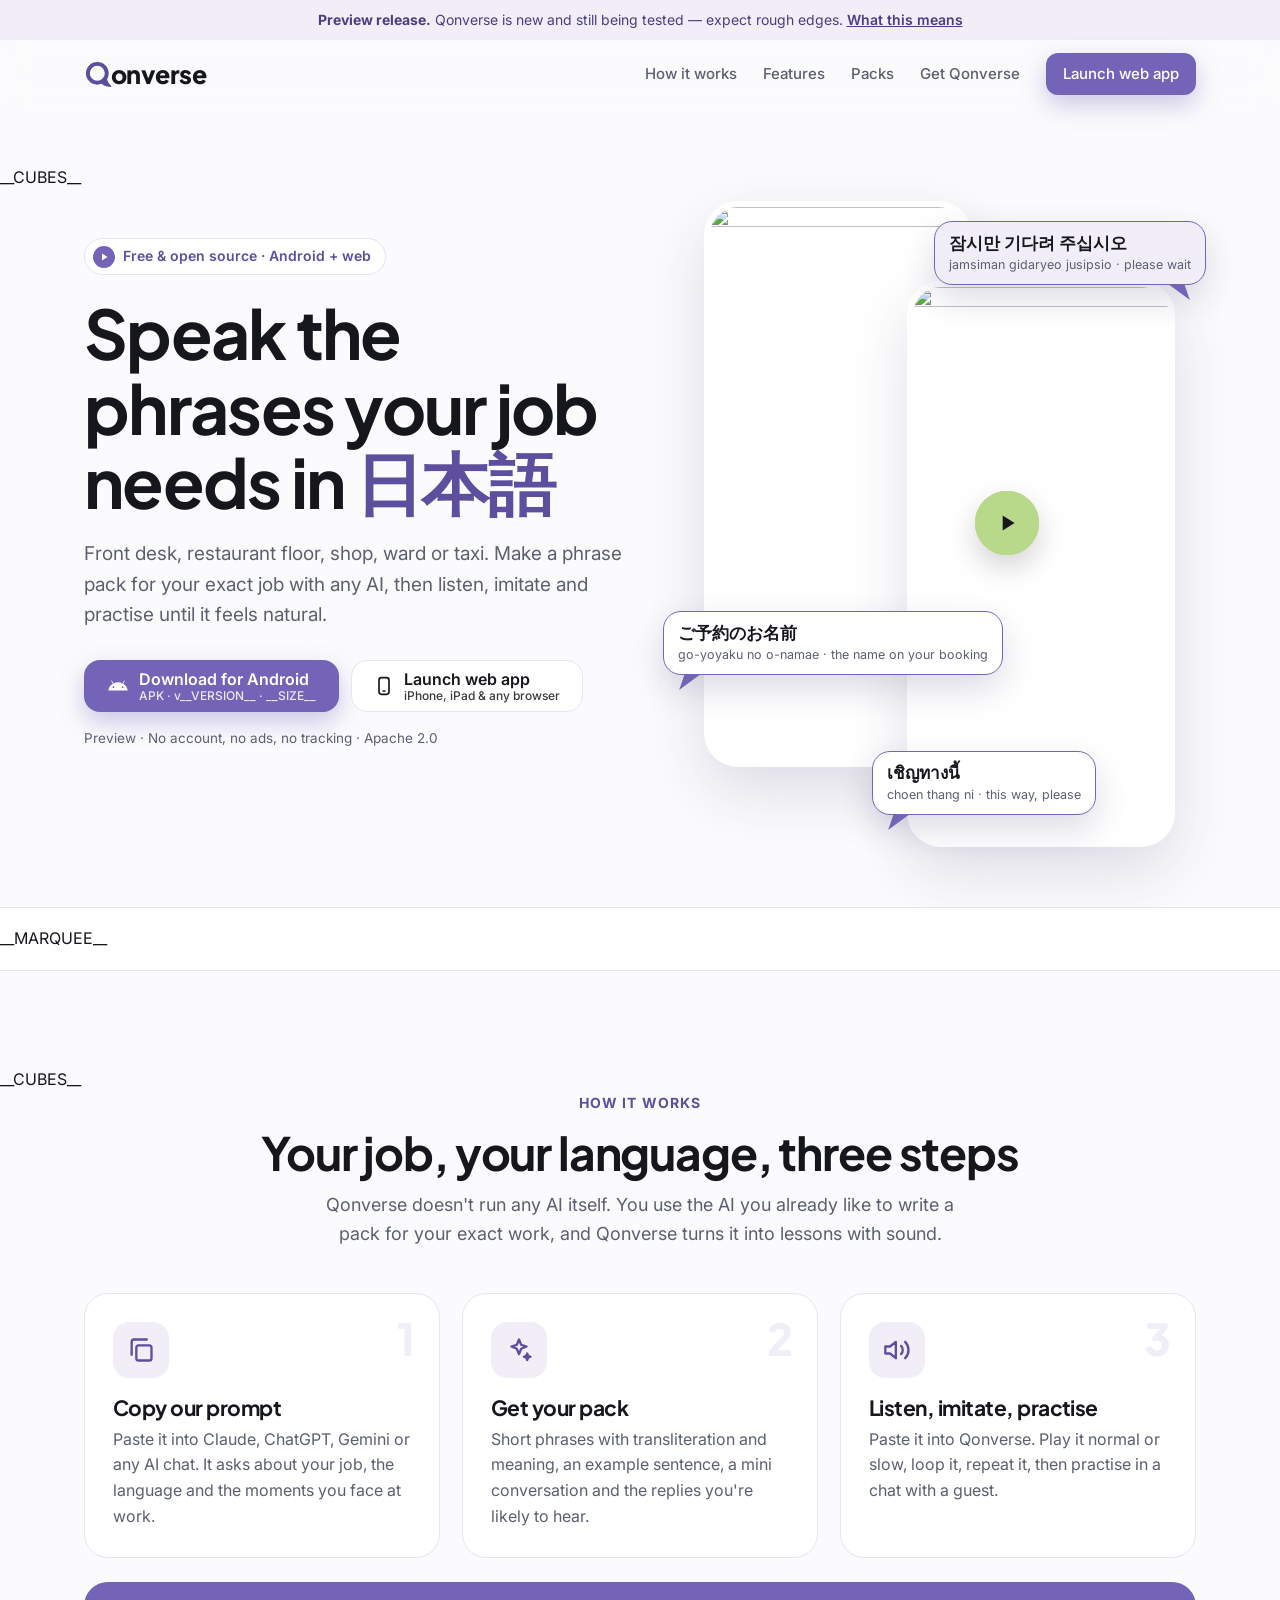
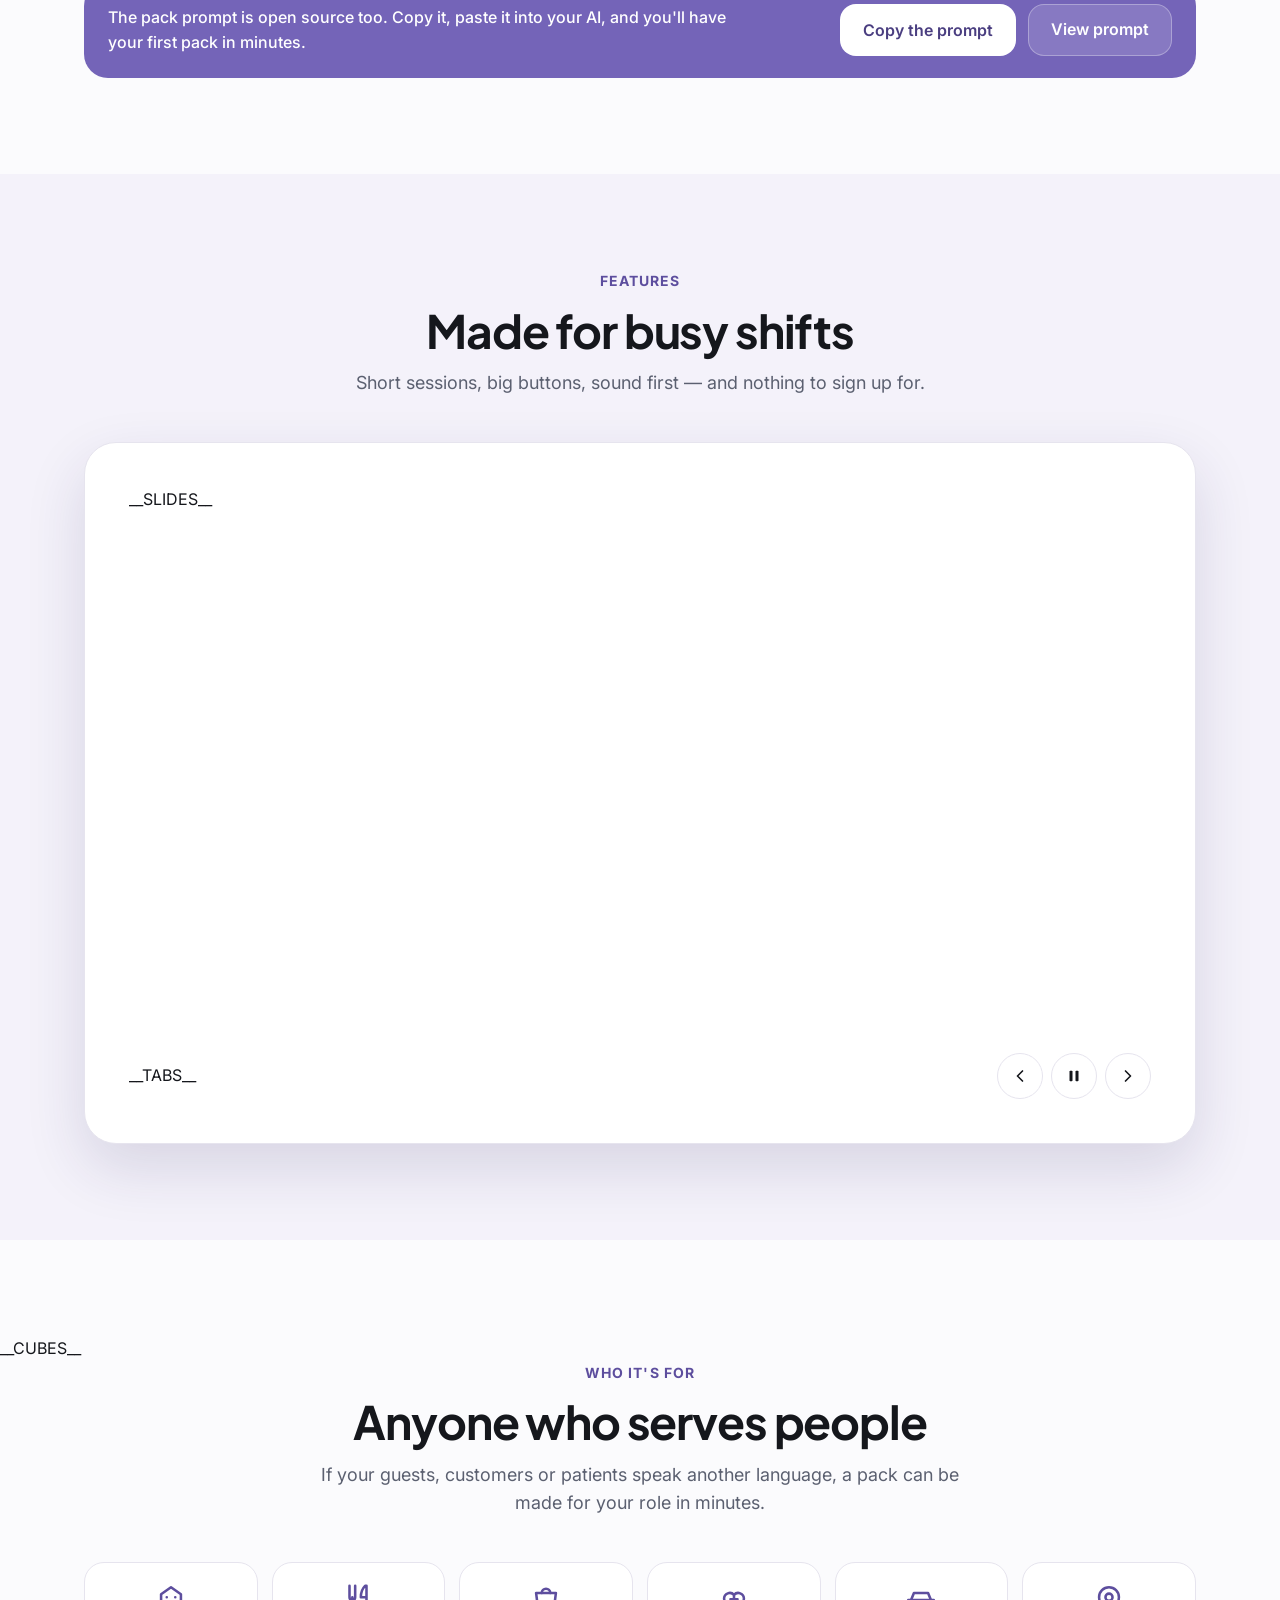
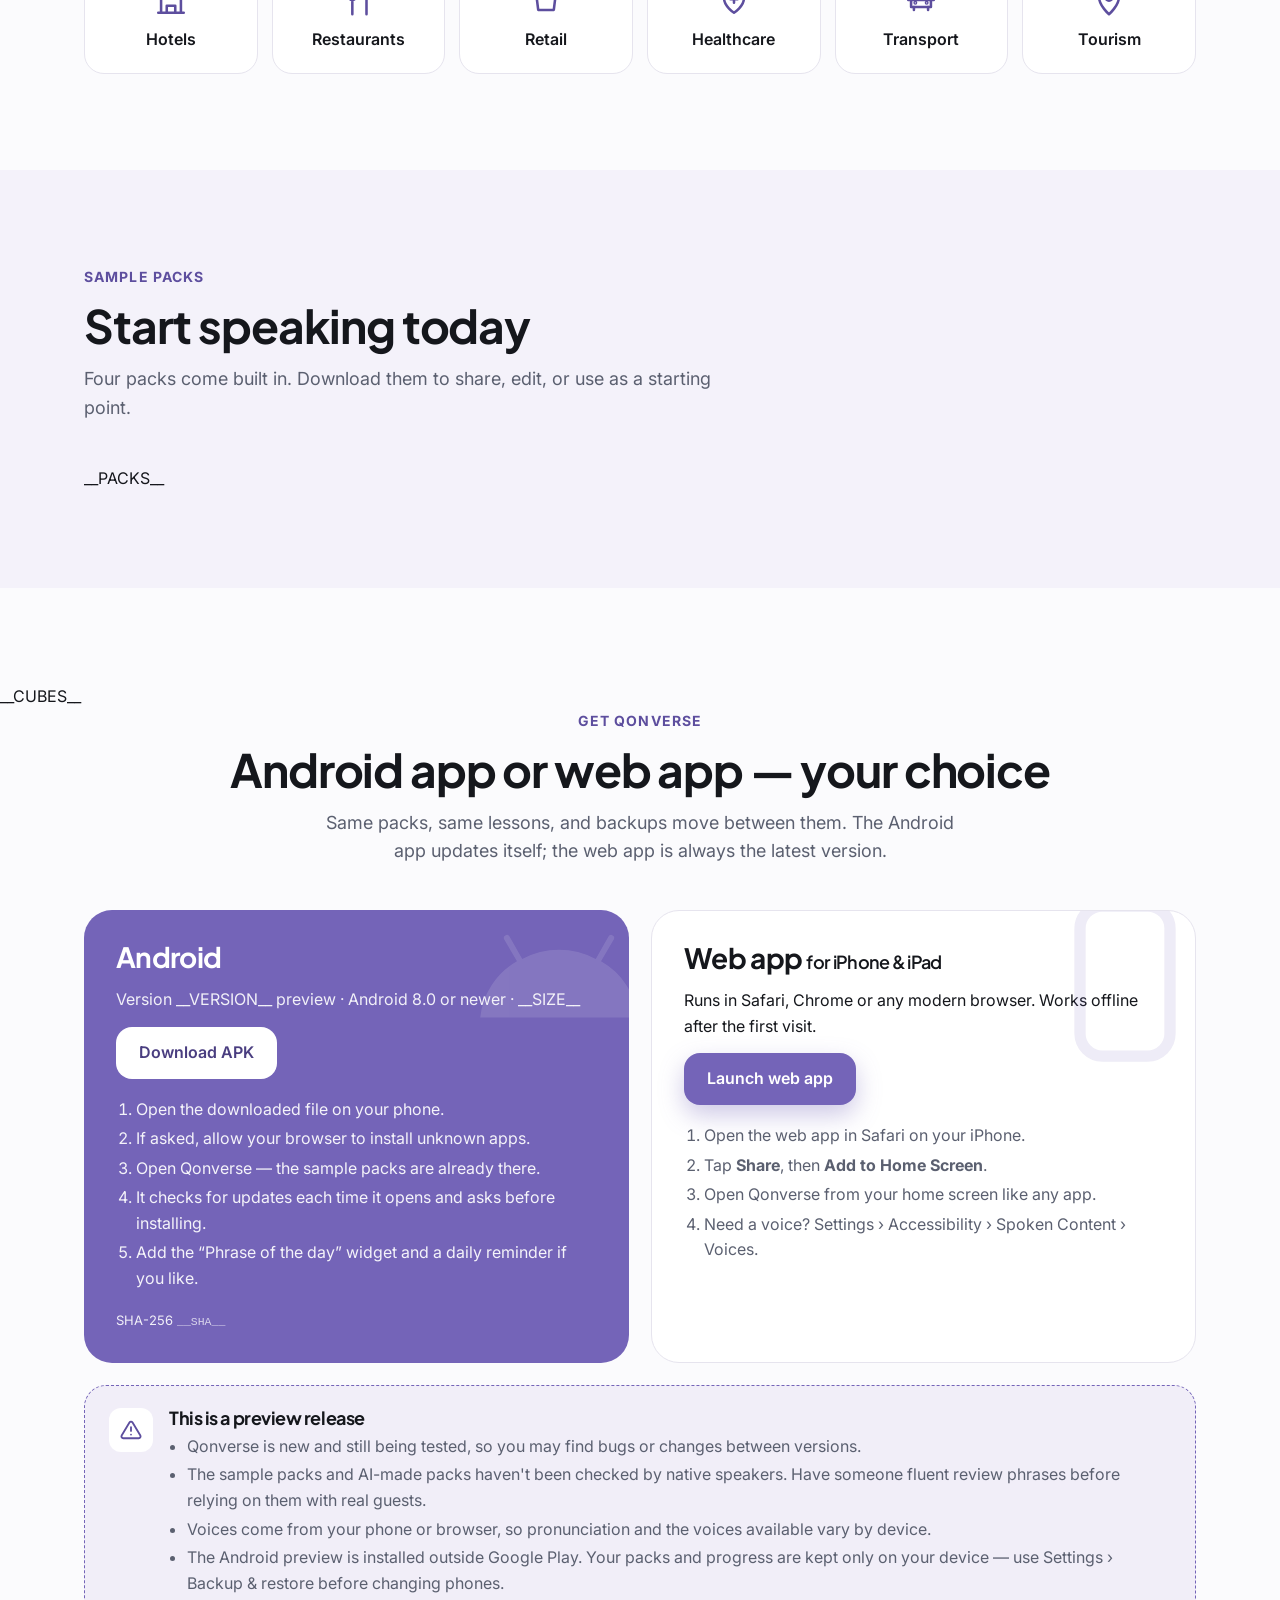
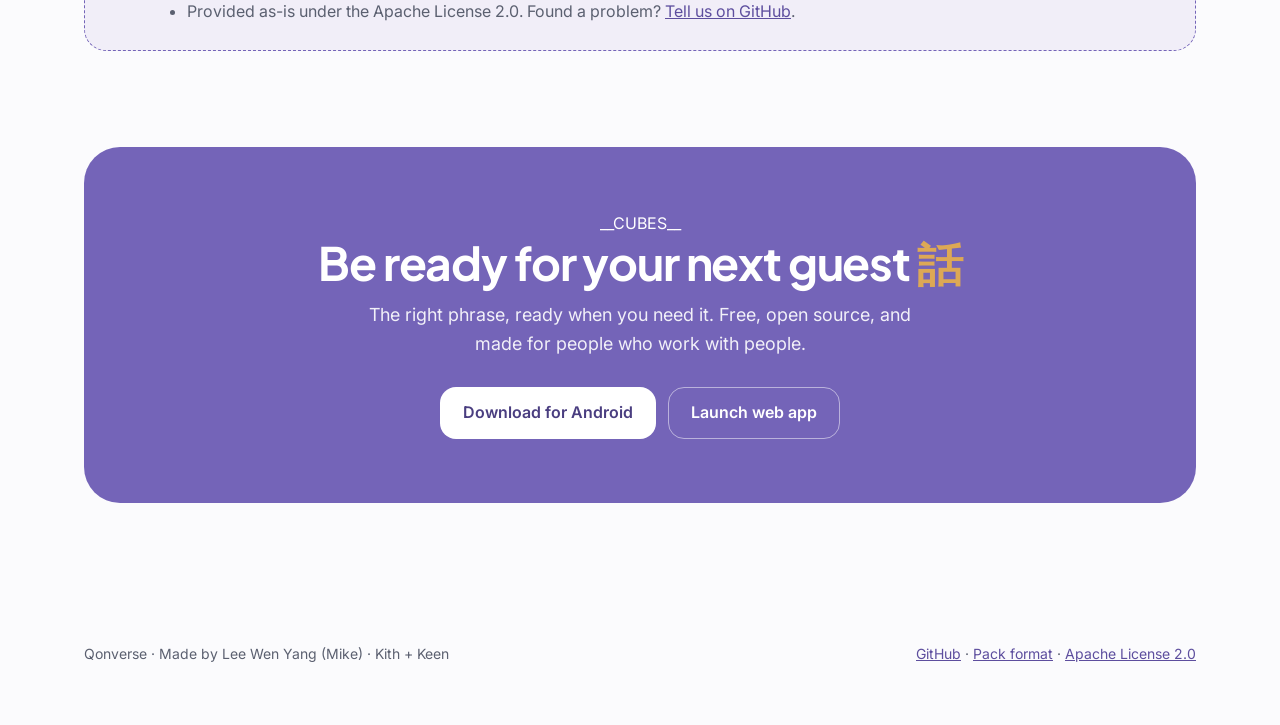
==== commit 9bab1764: "Qonverse 0.3.0: backup, speed button, show guest, search, review and more - Backup & restore in one " ====
--- a/site-src/index.template.html
+++ b/site-src/index.template.html
@@ -348,7 +348,7 @@
 <section id="get" class="walled">
   __CUBES__
   <div class="wrap">
-    <div class="center reveal"><div class="kicker">Get Qonverse</div><h2 class="sec-title">Android app or web app — your choice</h2><p class="sec-lead">Same packs, same lessons. The Android app updates itself; the web app is always the latest version.</p></div>
+    <div class="center reveal"><div class="kicker">Get Qonverse</div><h2 class="sec-title">Android app or web app — your choice</h2><p class="sec-lead">Same packs, same lessons, and backups move between them. The Android app updates itself; the web app is always the latest version.</p></div>
     <div class="get">
       <div class="get-card android reveal">
         <svg class="big-ic" width="180" height="180" viewBox="0 0 24 24" fill="#fff" aria-hidden="true"><path d="M17.6 9.5 19.3 6.6a.4.4 0 0 0-.7-.4l-1.7 3a10.4 10.4 0 0 0-9.8 0l-1.7-3a.4.4 0 1 0-.7.4l1.7 2.9A9.7 9.7 0 0 0 1.5 17h21a9.7 9.7 0 0 0-4.9-7.5Z"/></svg>
@@ -360,6 +360,7 @@
           <li>If asked, allow your browser to install unknown apps.</li>
           <li>Open Qonverse — the sample packs are already there.</li>
           <li>It checks for updates each time it opens and asks before installing.</li>
+          <li>Add the “Phrase of the day” widget and a daily reminder if you like.</li>
         </ol>
         <p style="font-size:13px">SHA-256 <code>__SHA__</code></p>
       </div>
@@ -384,7 +385,7 @@
           <li>Qonverse is new and still being tested, so you may find bugs or changes between versions.</li>
           <li>The sample packs and AI-made packs haven't been checked by native speakers. Have someone fluent review phrases before relying on them with real guests.</li>
           <li>Voices come from your phone or browser, so pronunciation and the voices available vary by device.</li>
-          <li>The Android preview is installed outside Google Play. Your packs and progress are kept only on your device.</li>
+          <li>The Android preview is installed outside Google Play. Your packs and progress are kept only on your device — use Settings › Backup &amp; restore before changing phones.</li>
           <li>Provided as-is under the Apache License 2.0. Found a problem? <a href="https://github.com/aadvark/Qonverse/issues">Tell us on GitHub</a>.</li>
         </ul>
       </div>
